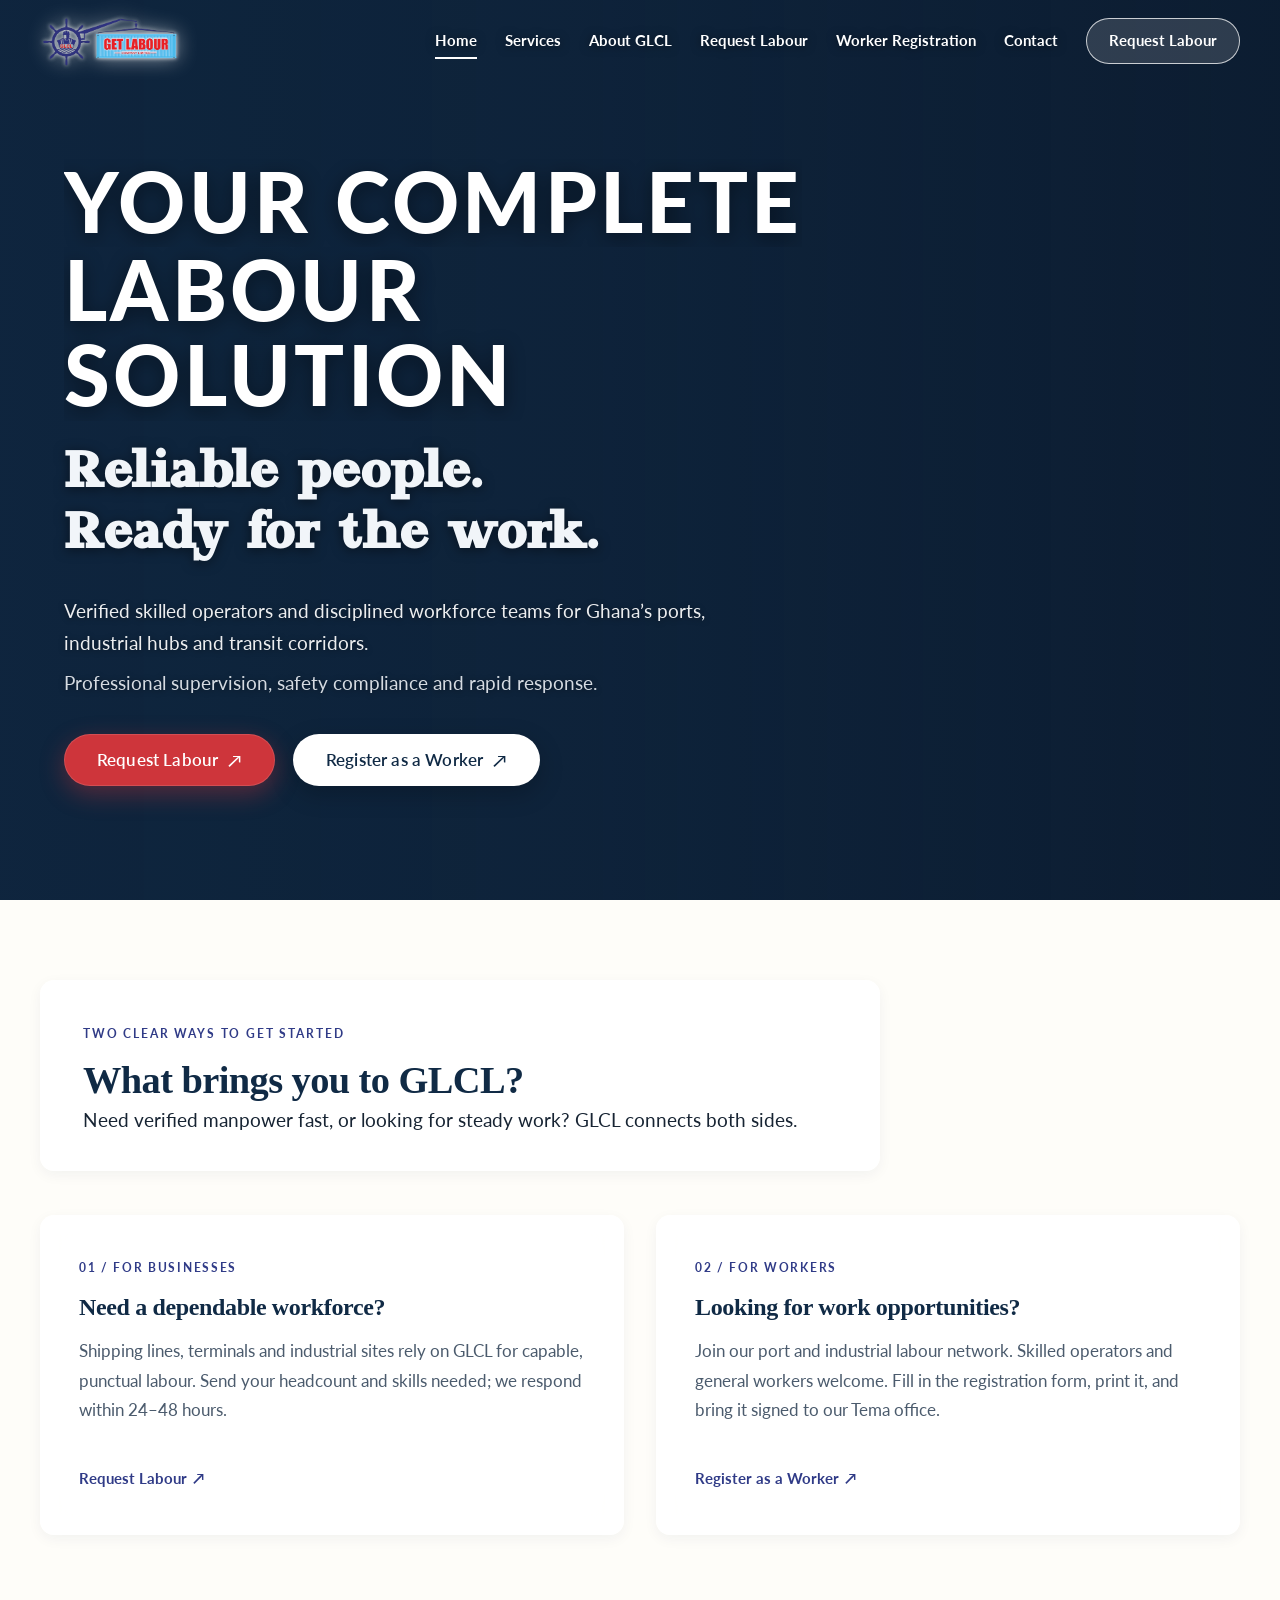
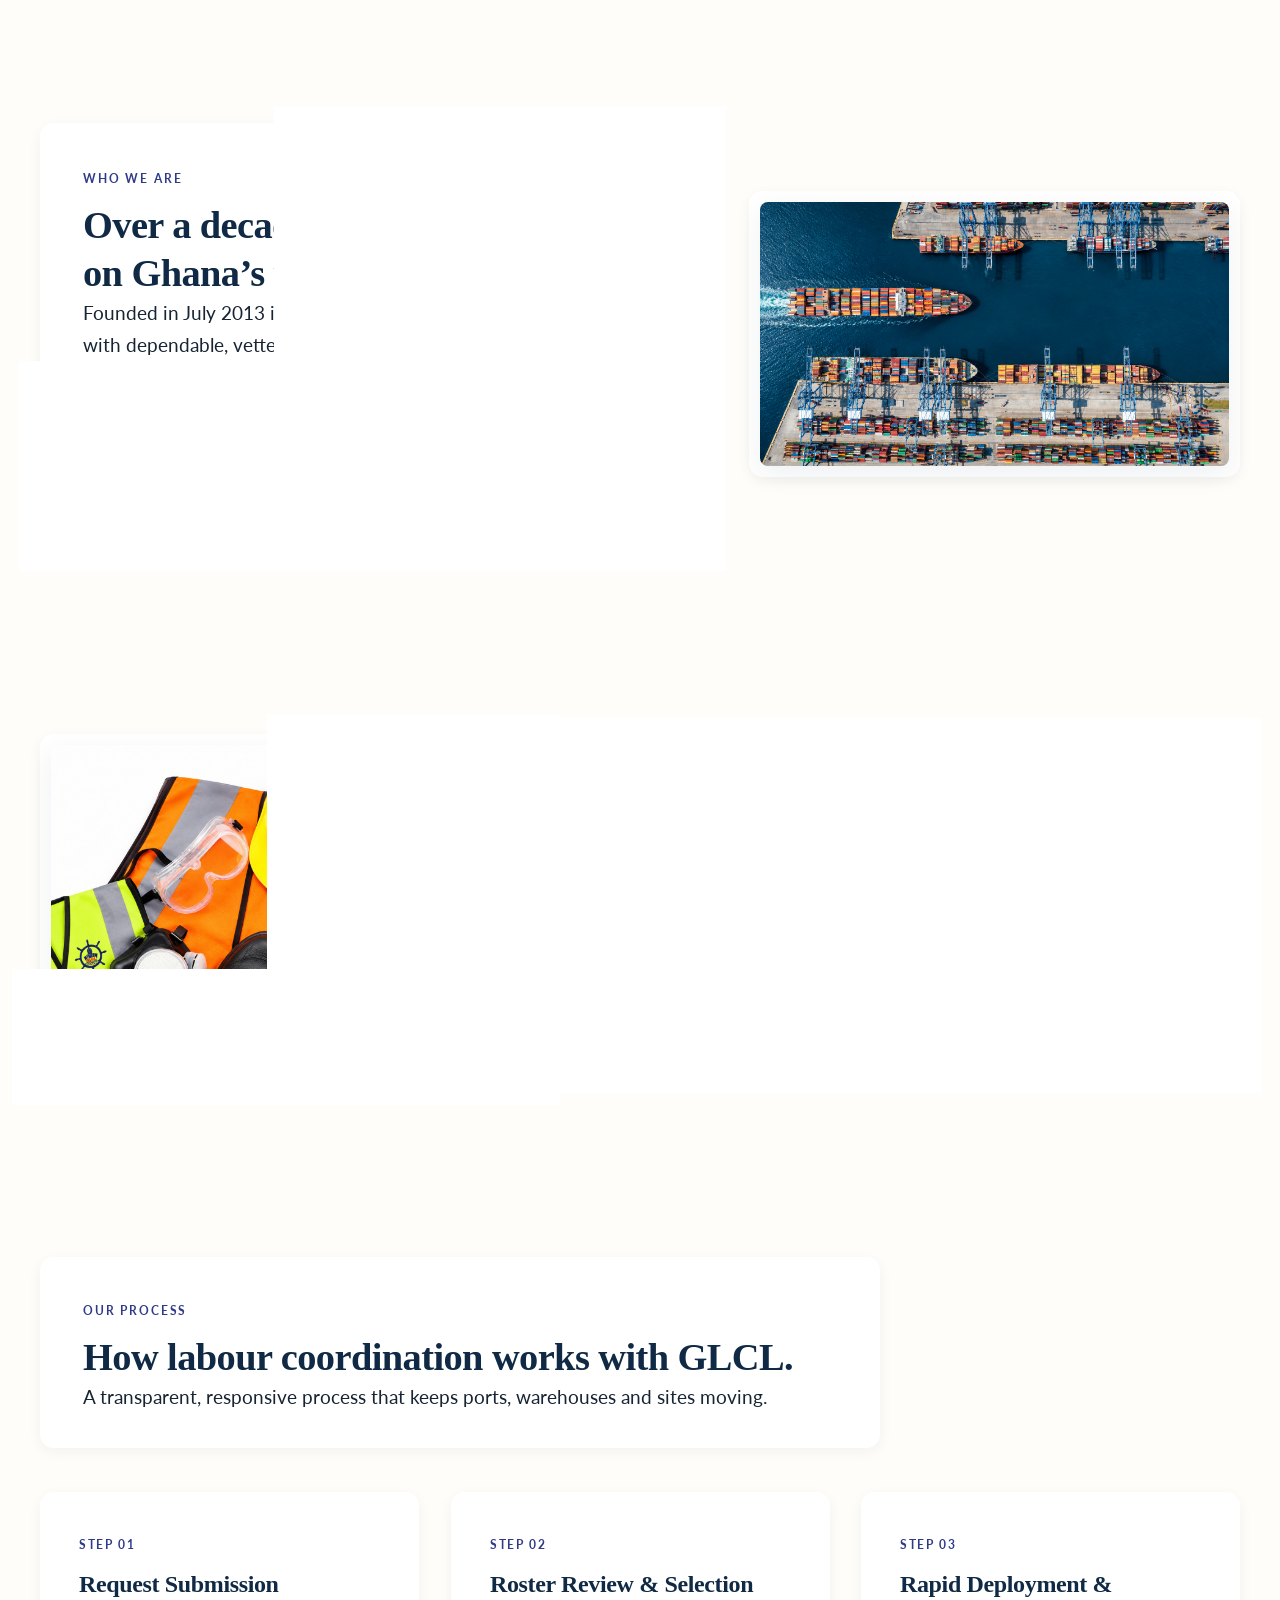
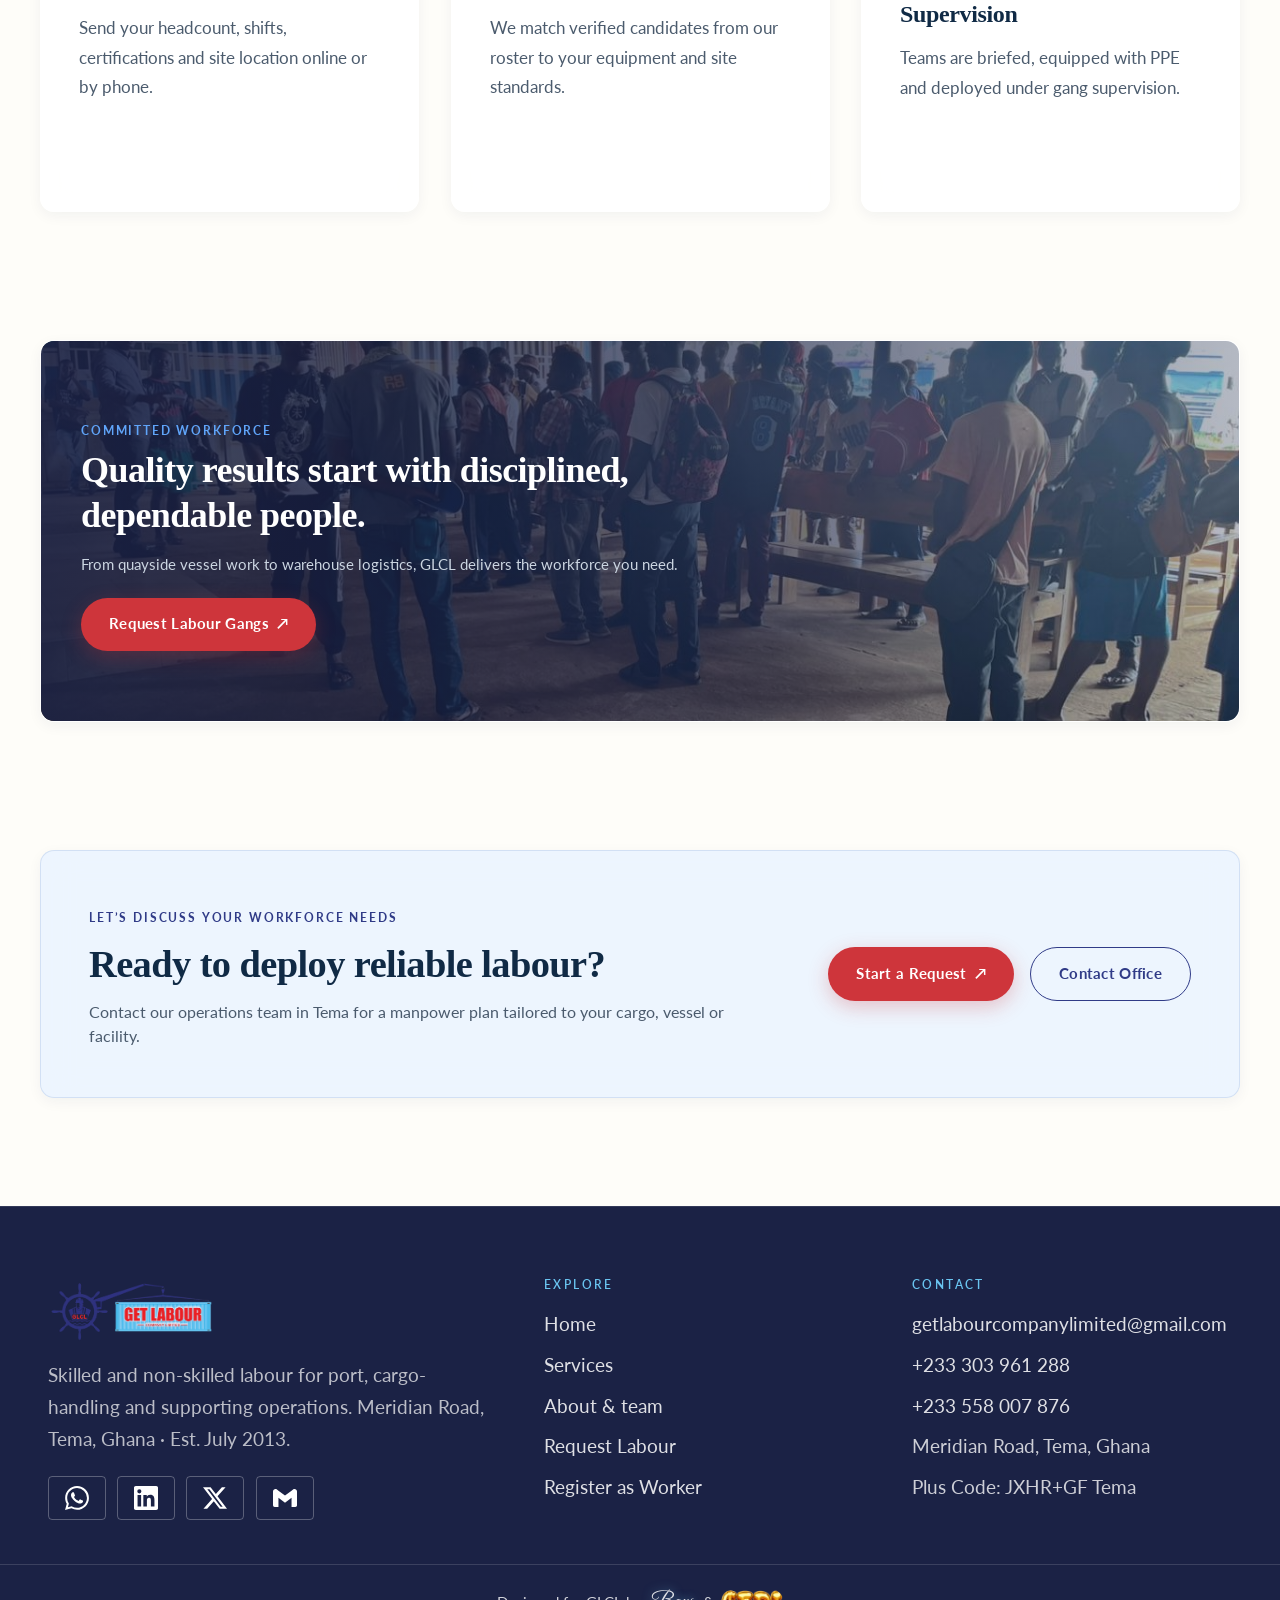
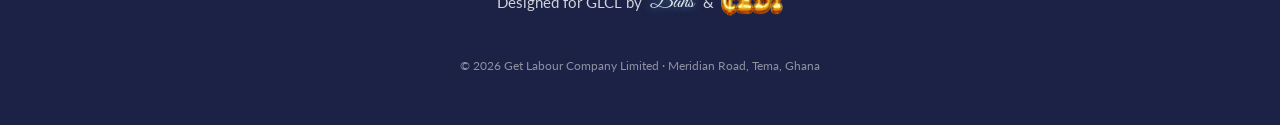
==== index.html @ 1f4e3c2e "update" ====
<!doctype html>
<html lang="en">
<head>
  <meta charset="utf-8">
  <meta name="viewport" content="width=device-width, initial-scale=1">
  <meta name="theme-color" content="#1B2245">
  <meta name="description" content="Get Labour Company Limited (GLCL) supplies skilled equipment operators and disciplined general labour gangs for port terminals, cargo handling, and industrial operations in Tema, Ghana. Est. July 2013.">
  <meta property="og:title" content="Get Labour Company Limited | Your Complete Labour Solution">
  <meta property="og:description" content="Connecting businesses across Ghana’s port terminals, industrial hubs, and transit corridors with verified workforce teams.">
  <meta property="og:image" content="assets/GLCL%20official%20logo%20transparent.png">
  <title>Get Labour Company Limited | Your Complete Labour Solution</title>
  <link rel="preload" as="image" href="assets/hero/hero-1.jpg">
  <link rel="icon" type="image/png" href="assets/GLCL%20favicon.png">
  
  <!-- Google Fonts: Libre Baskerville (Headings) + Lato (Body) + Great Vibes (Credit) -->
  <link rel="preconnect" href="https://fonts.googleapis.com">
  <link rel="preconnect" href="https://fonts.gstatic.com" crossorigin>
  <link href="https://fonts.googleapis.com/css2?family=Great+Vibes&family=Lato:ital,wght@0,300;0,400;0,700;0,900;1,400;1,700&family=Plus+Jakarta+Sans:ital,wght@0,400;0,500;0,600;0,700;1,400;1,600&display=swap" rel="stylesheet">
  
  <link rel="preload" as="image" href="assets/glcl-loader-logo.svg" type="image/svg+xml" fetchpriority="high">
  <link rel="preload" as="image" href="assets/glcl-loader-bg.svg" type="image/svg+xml">
  <link rel="stylesheet" href="assets/live-scoped.css">
  <link rel="stylesheet" href="styles.css">
  
</head>
<body class="home-page">

  <!-- ===== GLCL home-page loader: the compass animation plays ONCE (6 s), ends on the finished logo,
         then the loader dissolves and the page content reveals itself ===== -->
  <div id="glcl-loader" role="status" aria-live="polite" aria-label="Loading Get Labour Company Limited">
    <img class="glcl-layer glcl-bg" src="assets/glcl-loader-bg.svg" alt="" aria-hidden="true" decoding="async"
         onload="window.__glclBg=1;window.__glclGo&&__glclGo()" onerror="window.__glclBg=1;window.__glclGo&&__glclGo()">
    <img id="glcl-loader-logo" class="glcl-layer glcl-logo" data-src="assets/glcl-loader-logo.svg" alt="" decoding="async"
         onload="window.__glclLogo='load';window.__glclStart&&__glclStart()" onerror="window.__glclLogo='error';window.__glclHide&&__glclHide()">
  </div>
  <noscript><style>#glcl-loader{display:none!important}html.glcl-loading{overflow:auto!important}</style></noscript>
  <script>
  (function () {
    var root = document.documentElement, el = document.getElementById('glcl-loader'),
        bg = el && el.querySelector('.glcl-bg'), logo = document.getElementById('glcl-loader-logo');
    if (!el || !bg || !logo) return;
    var PLAY = 6200;                 /* 6 s animation + a short beat on the finished logo, then reveal */
    var done = false, started = false, logoSet = false;
    root.classList.add('glcl-loading');            /* locks scrolling and holds the page's own entrance animations */

    function hide() {
      if (done) return; done = true;
      el.classList.add('is-hidden');               /* loader dissolves ... */
      root.classList.remove('glcl-loading');      /* ... and the page content reveals itself at the same moment */
      window.__glclDone = true;
      try { window.dispatchEvent(new Event('glcl:loader-done')); } catch (e) {}
      setTimeout(function () { if (el.parentNode) el.parentNode.removeChild(el); }, 1400);
    }
    function loadLogo() {                          /* the logo's own clock starts when it loads, so load it last */
      if (logoSet) return; logoSet = true;
      logo.src = logo.getAttribute('data-src');
    }
    function start() {
      if (started || done) return; started = true;
      el.classList.add('is-playing');              /* fades the doodle wallpaper in, in sync with the logo */
      setTimeout(hide, PLAY);
    }
    window.__glclGo = loadLogo; window.__glclStart = start; window.__glclHide = hide;
    if (window.__glclBg || bg.complete) loadLogo();
    setTimeout(loadLogo, 3500);                    /* slow network: do not wait for the wallpaper forever */
    if (window.__glclLogo === 'error') hide(); else if (window.__glclLogo === 'load') start();
    setTimeout(hide, 14000);                       /* safety net: never trap the visitor */
  })();
  </script>

  <!-- Main Content Container -->
  <div id="main-content">
    
    <!-- Sticky Global Header (Frosted Liquid Glassmorphism) -->
    <header class="site-header">
      <div class="wrap nav-wrap">
        <a class="brand" href="index.html" aria-label="GLCL Home">
          <img src="assets/GLCL%20official%20logo%20transparent.png" alt="Get Labour Company Limited">
        </a>
        <button class="menu-toggle" aria-expanded="false" aria-controls="primary-nav">Menu ☰</button>
        <nav id="primary-nav" class="nav">
          <a class="active" href="index.html">Home</a>
          <a href="services.html">Services</a>
          <a href="about.html">About GLCL</a>
          <a href="request-labour.html">Request Labour</a>
          <a href="register-worker.html">Worker Registration</a>
          <a href="contact.html">Contact</a>
          <a class="nav-cta" href="request-labour.html">Request Labour</a>
        </nav>
      </div>
    </header>

    <main id="main">
      
      <!-- Cinematic Industrial Hero Section (GLCL Master Redesign) -->
      <section class="hero-cinematic-section" aria-label="Hero - Get Labour Company Limited">

        <!-- ════════════════════════════════════════════════════
             INFINITE MORPHING BACKGROUND SLIDESHOW (5 images)
             Each slide cross-fades into the next via CSS animation
             with a subtle Ken Burns zoom. Never static.
        ════════════════════════════════════════════════════ -->
        <div class="hero-morph-bg" aria-hidden="true">
          <div class="hero-morph-slide slide-1" style="background-image: url('assets/hero/hero-1.jpg'); background-position: center 55%;"></div>
          <div class="hero-morph-slide slide-2" style="background-image: url('assets/hero/hero-2.jpg');"></div>
          <div class="hero-morph-slide slide-3" style="background-image: url('assets/hero/hero-3.jpg');"></div>
          <div class="hero-morph-slide slide-4" style="background-image: url('assets/hero/hero-4.jpg');"></div>
          <div class="hero-morph-slide slide-5" style="background-image: url('assets/hero/hero-5.jpg'); background-position: center 55%;"></div>
          <div class="hero-cinematic-overlay"></div>
        </div>

        <!-- Hero Content Layer -->
        <div class="wrap hero-content-container">
          <div class="hero-editorial-content">
            
            <!-- Main Headline -->
            <h1 class="hero-cinematic-headline">
              <span class="hero-line-mask"><span class="hero-line-inner hero-line-1">YOUR COMPLETE</span></span>
              <span class="hero-line-mask"><span class="hero-line-inner hero-line-2">LABOUR SOLUTION</span></span>
            </h1>

            <!-- Supporting Statement -->
            <p class="hero-supporting-statement">
              Reliable people.<br>Ready for the work.
            </p>

            <!-- Descriptive Paragraph -->
            <div class="hero-descriptive-body">
              <p>Verified skilled operators and disciplined workforce teams for Ghana’s ports, industrial hubs and transit corridors.</p>
              <p class="hero-descriptive-sub">Professional supervision, safety compliance and rapid response.</p>
            </div>

            <!-- Action CTAs -->
            <div class="hero-cta-group">
              <a class="hero-btn hero-btn-primary" href="request-labour.html">
                <span>Request Labour</span>
                <span class="btn-arrow" aria-hidden="true">↗</span>
              </a>
              <a class="hero-btn hero-btn-secondary" href="register-worker.html">
                <span>Register as a Worker</span>
                <span class="btn-arrow" aria-hidden="true">↗</span>
              </a>
            </div>
          </div>
        </div>
      </section>

      <!-- Two Clear Starting Paths (Clean Frosted Glass Cards) -->
      <section class="section audience-section">
        <div class="wrap">
          <div class="section-intro card-white-glass reveal-up">
            <p class="eyebrow">TWO CLEAR WAYS TO GET STARTED</p>
            <h2>What brings you to GLCL?</h2>
            <p>Need verified manpower fast, or looking for steady work? GLCL connects both sides.</p>
          </div>

          <div class="audience-grid" style="margin-top: 28px;">
            <article class="audience-card glass-card card-ice-glass reveal-up delay-1">
              <div>
                <div class="card-index">01 / FOR BUSINESSES</div>
                <h3>Need a dependable workforce?</h3>
                <p>Shipping lines, terminals and industrial sites rely on GLCL for capable, punctual labour. Send your headcount and skills needed; we respond within 24–48 hours.</p>
              </div>
              <a class="text-arrow-link" href="request-labour.html" style="margin-top: 24px;">Request Labour <span>↗</span></a>
            </article>

            <article class="audience-card glass-card card-cream-glass reveal-up delay-2">
              <div>
                <div class="card-index">02 / FOR WORKERS</div>
                <h3>Looking for work opportunities?</h3>
                <p>Join our port and industrial labour network. Skilled operators and general workers welcome. Fill in the registration form, print it, and bring it signed to our Tema office.</p>
              </div>
              <a class="text-arrow-link" href="register-worker.html" style="margin-top: 24px;">Register as a Worker <span>↗</span></a>
            </article>
          </div>
        </div>
      </section>

      <!-- Detailed Overview Feature (Asymmetrical Two-Column Layout) -->
      <section class="section section-tinted">
        <div class="wrap">
          <div class="two-col reveal-up">
            <div class="two-col-text glass-card card-white-glass">
              <p class="eyebrow">WHO WE ARE</p>
              <h2>Over a decade of trusted manpower on Ghana’s waterfront.</h2>
              <p>Founded in July 2013 in Tema, GLCL connects maritime businesses with dependable, vetted workers. Led by decades of port experience, we serve terminals, shipping agencies and depots across Greater Accra and beyond.</p>
              <div style="margin-top: 24px;">
                <a class="btn btn-outline-dark" href="about.html">Read Our Story &amp; Leadership <span>↗</span></a>
              </div>
            </div>
            <div class="two-col-media glass-card reveal-up delay-1" style="padding: 10px;">
              <img src="assets/Homepage%20hero%201.png" alt="Heavy equipment and port logistics operations managed by GLCL" style="border-radius: 8px;">
            </div>
          </div>
        </div>
      </section>

      <!-- Service Categories Overview -->
      <section class="section">
        <div class="wrap">
          <div class="two-col reverse reveal-up">
            <div class="two-col-media glass-card" style="padding: 10px;">
              <img src="assets/GLCL%20safety%20wear%20or%20gadgets.jpeg" alt="Safety gear and certified personal protective equipment used by GLCL staff" style="border-radius: 8px;">
            </div>
            <div class="two-col-text glass-card card-ice-glass">
              <p class="eyebrow">SAFETY &amp; READINESS</p>
              <h3 style="margin-bottom: 12px; color: var(--navy); font-size: 22px;">Task-Specific Readiness &amp; Safety Compliance</h3>
              <p>Safety comes first. We supply certified equipment operators and foremen, plus disciplined general, ashore, topside and transit labourers, all working to safety standards with full PPE.</p>
              <div style="margin-top: 24px;">
                <a class="btn btn-primary" href="services.html">Explore All Labour Services <span>↗</span></a>
              </div>
            </div>
          </div>
        </div>
      </section>

      <!-- Operational Workflow Section -->
      <section class="section section-tinted">
        <div class="wrap">
          <div class="section-intro card-white-glass reveal-up">
            <p class="eyebrow">OUR PROCESS</p>
            <h2>How labour coordination works with GLCL.</h2>
            <p>A transparent, responsive process that keeps ports, warehouses and sites moving.</p>
          </div>

          <div class="audience-grid" style="grid-template-columns: repeat(auto-fit, minmax(280px, 1fr)); margin-top: 28px;">
            <article class="audience-card glass-card card-ice-glass reveal-up delay-1">
              <div>
                <div class="card-index">STEP 01</div>
                <h3>Request Submission</h3>
                <p>Send your headcount, shifts, certifications and site location online or by phone.</p>
              </div>
            </article>

            <article class="audience-card glass-card card-white-glass reveal-up delay-2">
              <div>
                <div class="card-index">STEP 02</div>
                <h3>Roster Review &amp; Selection</h3>
                <p>We match verified candidates from our roster to your equipment and site standards.</p>
              </div>
            </article>

            <article class="audience-card glass-card card-cream-glass reveal-up delay-3">
              <div>
                <div class="card-index">STEP 03</div>
                <h3>Rapid Deployment &amp; Supervision</h3>
                <p>Teams are briefed, equipped with PPE and deployed under gang supervision.</p>
              </div>
            </article>
          </div>
        </div>
      </section>

      <!-- Visual Feature Image Band with Glass Overlay Card -->
      <section class="section" style="padding: 20px 0;">
        <div class="wrap">
          <div class="glass-card" style="position: relative; overflow: hidden; padding: 0; border-radius: 14px;">
            <img src="assets/GLCL%20Labourers.jpeg" alt="GLCL Labourers on Site" style="width: 100%; height: 380px; object-fit: cover;">
            <div style="position: absolute; inset: 0; background: linear-gradient(90deg, rgba(27, 34, 69, 0.92) 0%, rgba(27, 34, 69, 0.65) 60%, rgba(27, 34, 69, 0.3) 100%); display: flex; align-items: center; padding: 40px;">
              <div style="max-width: 600px; color: #FFFFFF;">
                <p class="eyebrow" style="color: #60A5FA; margin-bottom: 8px;">COMMITTED WORKFORCE</p>
                <h2 style="color: #FFFFFF; font-size: clamp(24px, 3.2vw, 36px); margin-bottom: 14px; font-family: var(--serif);">
                  Quality results start with disciplined, dependable people.
                </h2>
                <p style="color: #CBD5E1; font-size: 15px; line-height: 1.6; margin-bottom: 22px;">From quayside vessel work to warehouse logistics, GLCL delivers the workforce you need.</p>
                <a class="btn btn-primary" href="request-labour.html">Request Labour Gangs <span>↗</span></a>
              </div>
            </div>
          </div>
        </div>
      </section>

      <!-- Bottom Call to Action Card -->
      <section class="section">
        <div class="wrap">
          <div class="glass-card card-ice-glass reveal-up" style="display: flex; align-items: center; justify-content: space-between; flex-wrap: wrap; gap: 32px; padding: 48px;">
            <div style="max-width: 640px;">
              <p class="eyebrow">LET’S DISCUSS YOUR WORKFORCE NEEDS</p>
              <h2 style="margin-bottom: 12px;">Ready to deploy reliable labour?</h2>
              <p style="color: var(--muted); margin: 0; font-size: 15.5px; line-height: 1.6;">Contact our operations team in Tema for a manpower plan tailored to your cargo, vessel or facility.</p>
            </div>
            <div style="display: flex; gap: 16px; flex-wrap: wrap;">
              <a class="btn btn-primary" href="request-labour.html">Start a Request <span>↗</span></a>
              <a class="btn btn-outline-dark" href="contact.html">Contact Office</a>
            </div>
          </div>
        </div>
      </section>
    </main>

<div class="lv lv-footer">
  <footer class="site-footer">
    <div class="container footer-grid">
      <div class="footer-brand">
        <img src="assets/GLCL%20official%20logo%20transparent.png" alt="Get Labour Company Limited" width="825" height="302" loading="lazy">
        <p>Skilled and non-skilled labour for port, cargo-handling and supporting operations. Meridian Road, Tema, Ghana · Est. July 2013.</p>
        <div class="social-row">
          <a class="social-link" href="https://wa.me/233303961288" target="_blank" rel="noopener noreferrer" aria-label="Chat with GLCL on WhatsApp"><svg viewBox="0 0 24 24" fill="#FFFFFF" aria-hidden="true"><path d="M17.47 14.38c-.3-.15-1.76-.87-2.03-.97-.27-.1-.47-.15-.67.15-.2.3-.77.97-.94 1.17-.17.2-.35.22-.65.07-.3-.15-1.26-.46-2.4-1.48-.89-.79-1.49-1.77-1.66-2.07-.17-.3-.02-.46.13-.61.13-.13.3-.35.45-.52.15-.17.2-.3.3-.5.1-.2.05-.37-.02-.52-.08-.15-.67-1.62-.92-2.22-.24-.58-.49-.5-.67-.51h-.57c-.2 0-.52.07-.79.37-.27.3-1.04 1.02-1.04 2.48 0 1.46 1.07 2.88 1.21 3.07.15.2 2.1 3.2 5.08 4.49.71.31 1.27.49 1.7.63.71.23 1.36.2 1.87.12.57-.09 1.76-.72 2.01-1.41.25-.7.25-1.29.17-1.41-.07-.13-.27-.2-.57-.35M12.05 21.79h-.01a9.87 9.87 0 0 1-5.03-1.38l-.36-.21-3.74.98 1-3.65-.24-.37a9.86 9.86 0 0 1-1.51-5.26c0-5.45 4.44-9.88 9.89-9.88a9.82 9.82 0 0 1 6.99 2.9 9.82 9.82 0 0 1 2.89 6.99c0 5.45-4.44 9.88-9.88 9.88m8.41-18.3A11.81 11.81 0 0 0 12.05 0C5.5 0 .16 5.34.16 11.89c0 2.1.55 4.14 1.59 5.95L.06 24l6.3-1.65a11.88 11.88 0 0 0 5.68 1.45h.01c6.55 0 11.89-5.34 11.89-11.89 0-3.18-1.24-6.16-3.48-8.41"/></svg><span class="sr-only-text">WhatsApp</span></a>
          <a class="social-link" href="https://www.linkedin.com/in/getlabour-2025i" target="_blank" rel="noopener noreferrer" aria-label="GLCL on LinkedIn"><svg viewBox="0 0 24 24" fill="#FFFFFF" aria-hidden="true"><path d="M20.45 20.45h-3.56v-5.57c0-1.33-.02-3.04-1.85-3.04-1.85 0-2.14 1.45-2.14 2.94v5.67H9.35V9h3.41v1.56h.05c.48-.9 1.64-1.85 3.37-1.85 3.6 0 4.27 2.37 4.27 5.46v6.28zM5.34 7.43a2.06 2.06 0 1 1 0-4.13 2.06 2.06 0 0 1 0 4.13zM7.12 20.45H3.56V9h3.56v11.45zM22.22 0H1.77C.79 0 0 .77 0 1.73v20.54C0 23.23.79 24 1.77 24h20.45c.98 0 1.78-.77 1.78-1.73V1.73C24 .77 23.2 0 22.22 0z"/></svg><span class="sr-only-text">LinkedIn</span></a>
          <a class="social-link" href="https://x.com/glcl62025" target="_blank" rel="noopener noreferrer" aria-label="GLCL on X"><svg viewBox="0 0 24 24" fill="#FFFFFF" aria-hidden="true"><path d="M18.9 1.15h3.68l-8.04 9.19L24 22.85h-7.41l-5.8-7.58-6.64 7.58H.47l8.6-9.83L0 1.15h7.59l5.24 6.93 6.07-6.93zm-1.29 19.5h2.04L6.48 3.24H4.3l13.31 17.41z"/></svg><span class="sr-only-text">X</span></a>
          <a class="social-link" href="mailto:getlabourcompanylimited@gmail.com" aria-label="Email GLCL"><svg viewBox="0 0 24 24" fill="#FFFFFF" aria-hidden="true"><path d="M24 5.457v13.909c0 .904-.732 1.636-1.636 1.636h-3.819V11.73L12 16.64l-6.545-4.91v9.269H1.636A1.636 1.636 0 0 1 0 19.366V5.457c0-2.023 2.309-3.178 3.927-1.964L5.455 4.64 12 9.548l6.545-4.91 1.528-1.145C21.69 2.28 24 3.434 24 5.457z"/></svg><span class="sr-only-text">Email</span></a>
        </div>
      </div>
      <div>
        <h3>Explore</h3>
        <ul class="footer-list">
          <li><a href="index.html">Home</a></li>
          <li><a href="services.html">Services</a></li>
          <li><a href="about.html">About &amp; team</a></li>
          <li><a href="request-labour.html">Request Labour</a></li>
          <li><a href="register-worker.html">Register as Worker</a></li>
        </ul>
      </div>
      <div>
        <h3>Contact</h3>
        <ul class="footer-list">
          <li><a href="mailto:getlabourcompanylimited@gmail.com">getlabourcompanylimited@gmail.com</a></li>
          <li><a href="tel:+233303961288">+233 303 961 288</a></li>
          <li><a href="tel:+233558007876">+233 558 007 876</a></li>
          <li>Meridian Road, Tema, Ghana</li>
          <li>Plus Code: JXHR+GF Tema</li>
        </ul>
      </div>
    </div>
    <div class="footer-credit">
      <p class="footer-credit__line">
        <span>Designed for GLCL by</span>
        <a class="bans" href="https://wa.me/233244704066?text=Hi%20Bans%20%F0%9F%91%8B%F0%9F%8F%BC%20%2C%20I%20need%20you%20to%20build%20a%20website%20for%20me." target="_blank" rel="noopener noreferrer" aria-label="Message Bans on WhatsApp">Bans</a>
        <span aria-hidden="true">&amp;</span>
        <a class="cedi-link" href="https://wa.me/233246905188?text=Hi%20%E2%82%B5edi%20%F0%9F%91%8B%F0%9F%8F%BC%20%2C%20I%20need%20you%20to%20build%20a%20website%20for%20me." target="_blank" rel="noopener noreferrer" aria-label="Message Cedi on WhatsApp">
          <img src="assets/cedi-credit.png" alt="Cedi" width="288" height="116" loading="lazy">
        </a>
      </p>
      <p class="footer-legal">© <span data-year>2026</span> Get Labour Company Limited · Meridian Road, Tema, Ghana</p>
    </div>
  </footer>
  </div>
  </div>

  <script src="script.js"></script>
  <!-- Functional Back to Top Button (Fixed to bottom-right) -->
  <button type="button" id="back-to-top" class="back-to-top" aria-label="Back to top">
    <svg viewBox="0 0 24 24" aria-hidden="true" fill="none" stroke="currentColor" stroke-width="2.4" stroke-linecap="round" stroke-linejoin="round">
      <path d="M12 19V5"/>
      <path d="m5 12 7-7 7 7"/>
    </svg>
  </button>

</body>
</html>
---- assets/live-scoped.css ----
.lv{
  --ink: #1b2145;
  --ink-soft: #3a4166;
  --muted: #5b6280;
  --brand: #2f337d;
  --brand-deep: #232a63;
  --sky: #6ac5f1;
  --sky-deep: #2f9ed6;
  --red: #ed1e24;
  --paper: #fefdf9;
  --paper-cool: #f5f7fb;
  --mist: #c7cfe0;
  --line: #d9ddea;
  --line-strong: #b9c0d4;
  --white: #ffffff;

  --font-display: "Instrument Serif", "Times New Roman", serif;
  --font-text: "IBM Plex Sans", "Segoe UI", system-ui, sans-serif;
  --font-script: "Great Vibes", "Segoe Script", cursive;

  --container: 74rem;
  --gutter: clamp(1.15rem, 4vw, 2.75rem);
  --radius: 4px;
  --shadow-sm: 0 1px 2px rgba(27, 33, 69, 0.06), 0 6px 18px rgba(27, 33, 69, 0.06);
  --shadow-md: 0 2px 6px rgba(27, 33, 69, 0.08), 0 18px 42px rgba(27, 33, 69, 0.12);
  --ease: cubic-bezier(0.22, 0.61, 0.36, 1);
}
.lv *, .lv *::before, .lv *::after{ box-sizing: border-box; }
.lv{ -webkit-text-size-adjust: 100%; scroll-behavior: smooth; }
.lv{
  margin: 0;
  font-family: var(--font-text);
  font-size: 1.0208rem;
  line-height: 1.65;
  color: var(--ink);
  background: var(--paper);
  -webkit-font-smoothing: antialiased;
  text-rendering: optimizeLegibility;
}
.lv img, .lv svg, .lv video{ max-width: 100%; height: auto; display: block; }
.lv [hidden]{ display: none !important; }
.lv h1, .lv h2, .lv h3, .lv h4{
  font-family: var(--font-display);
  font-weight: 400;
  line-height: 1.08;
  letter-spacing: -0.01em;
  color: var(--ink);
  margin: 0 0 0.5em;
}
.lv h1{ font-size: clamp(2.6rem, 6vw, 4.5rem); }
.lv h2{ font-size: clamp(2rem, 4vw, 3rem); }
.lv h3{ font-size: clamp(1.35rem, 2.2vw, 1.75rem); }
.lv h4{ font-size: 1.15rem; font-family: var(--font-text); font-weight: 600; letter-spacing: 0; }
.lv p{ margin: 0 0 1.1em; }
.lv p:last-child{ margin-bottom: 0; }
.lv a{ color: var(--brand); text-decoration-thickness: 1px; text-underline-offset: 0.18em; }
.lv a:hover{ color: var(--brand-deep); }
.lv :focus-visible{
  outline: 3px solid var(--sky-deep);
  outline-offset: 3px;
  border-radius: 2px;
}
.lv ::selection{ background: var(--sky); color: var(--ink); }
.lv .container{
  width: min(100% - var(--gutter) * 2, var(--container));
  margin-inline: auto;
}
.lv .visually-hidden{
  position: absolute !important;
  width: 1px; height: 1px;
  padding: 0; margin: -1px;
  overflow: hidden; clip: rect(0 0 0 0); clip-path: inset(50%);
  white-space: nowrap; border: 0;
}
.lv .skip-link{
  position: absolute;
  left: 0.75rem;
  top: -4rem;
  z-index: 200;
  background: var(--brand);
  color: var(--white);
  padding: 0.6rem 1.1rem;
  border-radius: var(--radius);
  font-weight: 600;
  text-decoration: none;
  transition: top 0.2s var(--ease);
}
.lv .skip-link:focus{ top: 0.75rem; color: var(--white); }
.lv .loader{
  position: fixed;
  inset: 0;
  z-index: 300;
  display: none;
  place-items: center;
  background: var(--paper);
  transition: opacity 0.5s var(--ease), visibility 0.5s;
}
.lv html.show-loader .loader{ display: grid; }
.lv .loader[hidden]{ display: none !important; }
.lv .loader.is-hiding{ opacity: 0; visibility: hidden; pointer-events: none; }
.lv .loader img{ width: 100%; height: 100%; object-fit: cover; }
.lv .btn{
  display: inline-flex;
  align-items: center;
  justify-content: center;
  gap: 0.55rem;
  padding: 0.85rem 1.6rem;
  border: 1px solid transparent;
  border-radius: var(--radius);
  font: 600 0.95rem/1.2 var(--font-text);
  letter-spacing: 0.01em;
  text-decoration: none;
  cursor: pointer;
  transition: transform 0.18s var(--ease), background-color 0.18s var(--ease),
    color 0.18s var(--ease), border-color 0.18s var(--ease), box-shadow 0.18s var(--ease);
}
.lv .btn:hover{ transform: translateY(-1px); }
.lv .btn:active{ transform: translateY(0); }
.lv .btn[disabled], .lv .btn[aria-disabled="true"]{ opacity: 0.55; cursor: not-allowed; transform: none; }
.lv .btn--primary{ background: var(--brand); color: var(--white); box-shadow: var(--shadow-sm); }
.lv .btn--primary:hover{ background: var(--brand-deep); color: var(--white); }
.lv .btn--accent{ background: var(--red); color: var(--white); box-shadow: var(--shadow-sm); }
.lv .btn--accent:hover{ background: #c8161c; color: var(--white); }
.lv .btn--ghost{
  background: transparent;
  color: var(--ink);
  border-color: var(--line-strong);
}
.lv .btn--ghost:hover{ background: var(--white); color: var(--ink); border-color: var(--brand); }
.lv .btn--on-dark{ border-color: rgba(255, 255, 255, 0.55); color: var(--white); background: rgba(255, 255, 255, 0.06); }
.lv .btn--on-dark:hover{ background: var(--white); color: var(--ink); border-color: var(--white); }
.lv .btn--block{ width: 100%; }
.lv .btn__spinner{
  width: 1em; height: 1em;
  border: 2px solid currentColor;
  border-top-color: transparent;
  border-radius: 50%;
  animation: spin 0.7s linear infinite;
}
@keyframes spin{ to { transform: rotate(360deg); } }
.lv .site-header{
  position: sticky;
  top: 0;
  z-index: 100;
  background: rgba(254, 253, 249, 0.94);
  backdrop-filter: blur(8px);
  border-bottom: 1px solid var(--line);
  transition: box-shadow 0.25s var(--ease);
}
.lv .site-header.is-stuck{ box-shadow: var(--shadow-sm); }
.lv .site-header__inner{
  display: flex;
  align-items: center;
  gap: 1.5rem;
  min-height: 4.75rem;
}
.lv .brand{
  display: inline-flex;
  align-items: center;
  gap: 0.7rem;
  text-decoration: none;
  flex-shrink: 0;
}
.lv .brand img{ width: 138px; height: auto; }
.lv .brand__slogan{
  display: none;
  font-size: 0.68rem;
  letter-spacing: 0.14em;
  text-transform: uppercase;
  color: var(--muted);
}
.lv .site-nav{
  margin-left: auto;
  display: flex;
  align-items: center;
  gap: 0.5rem;
}
.lv .site-nav__list{
  display: flex;
  align-items: center;
  gap: 1.6rem;
  list-style: none;
  margin: 0;
  padding: 0;
}
.lv .site-nav__link{
  font-size: 0.93rem;
  font-weight: 500;
  color: var(--ink-soft);
  text-decoration: none;
  padding: 0.35rem 0;
  border-bottom: 2px solid transparent;
  transition: color 0.15s var(--ease), border-color 0.15s var(--ease);
}
.lv .site-nav__link:hover{ color: var(--ink); }
.lv .site-nav__link[aria-current="page"]{
  color: var(--brand);
  border-bottom-color: var(--sky);
  font-weight: 600;
}
.lv .nav-cta{
  display: flex;
  align-items: center;
  gap: 0.6rem;
  margin-left: 1.35rem;
  padding-left: 1.35rem;
  border-left: 1px solid var(--line);
}
.lv .nav-cta .btn{ padding: 0.62rem 1.05rem; font-size: 0.86rem; }
.lv .nav-toggle{
  display: none;
  margin-left: auto;
  width: 2.85rem;
  height: 2.85rem;
  padding: 0;
  border: 1px solid var(--line-strong);
  border-radius: var(--radius);
  background: var(--white);
  cursor: pointer;
}
.lv .nav-toggle__bars, .lv .nav-toggle__bars::before, .lv .nav-toggle__bars::after{
  display: block;
  width: 1.2rem;
  height: 2px;
  margin-inline: auto;
  background: var(--ink);
  content: "";
  transition: transform 0.25s var(--ease), opacity 0.2s var(--ease);
}
.lv .nav-toggle__bars{ position: relative; }
.lv .nav-toggle__bars::before{ position: absolute; top: -6px; }
.lv .nav-toggle__bars::after{ position: absolute; top: 6px; }
.lv .nav-toggle[aria-expanded="true"] .nav-toggle__bars{ background: transparent; }
.lv .nav-toggle[aria-expanded="true"] .nav-toggle__bars::before{ transform: translateY(6px) rotate(45deg); }
.lv .nav-toggle[aria-expanded="true"] .nav-toggle__bars::after{ transform: translateY(-6px) rotate(-45deg); }
.lv .hero{
  position: relative;
  isolation: isolate;
  color: var(--white);
  background: var(--ink);
  overflow: hidden;
}
.lv .hero__media{
  position: absolute;
  inset: 0;
  z-index: -2;
}
.lv .hero__media img{
  width: 100%;
  height: 100%;
  object-fit: cover;
  object-position: center 42%;
}
.lv .hero::before{
  content: "";
  position: absolute;
  inset: 0;
  z-index: -1;
  background:
    linear-gradient(100deg, rgba(20, 25, 60, 0.88) 0%, rgba(20, 25, 60, 0.66) 46%, rgba(20, 25, 60, 0.28) 100%),
    linear-gradient(to top, rgba(20, 25, 60, 0.55), transparent 45%);
}
.lv .hero__inner{
  display: grid;
  gap: 1.6rem;
  padding: clamp(4.5rem, 11vw, 8.5rem) 0 clamp(3.75rem, 8vw, 6.5rem);
  max-width: 46rem;
}
.lv .hero__eyebrow{
  display: inline-flex;
  align-items: center;
  gap: 0.6rem;
  font-size: 0.76rem;
  font-weight: 600;
  letter-spacing: 0.2em;
  text-transform: uppercase;
  color: var(--sky);
}
.lv .hero__eyebrow::before{
  content: "";
  width: 2.4rem;
  height: 1px;
  background: var(--sky);
}
.lv .hero h1{ color: var(--white); margin-bottom: 0.15em; }
.lv .hero__lead{
  font-size: clamp(1.05rem, 1.6vw, 1.22rem);
  color: rgba(255, 255, 255, 0.88);
  max-width: 38rem;
  margin-bottom: 0;
}
.lv .hero__actions{ display: flex; flex-wrap: wrap; gap: 0.85rem; margin-top: 0.6rem; }
.lv .hero__meta{
  display: flex;
  flex-wrap: wrap;
  gap: 0.5rem 1.6rem;
  margin: 1rem 0 0;
  padding: 1rem 0 0;
  border-top: 1px solid rgba(255, 255, 255, 0.22);
  font-size: 0.85rem;
  color: rgba(255, 255, 255, 0.78);
  list-style: none;
}
.lv .hero__meta strong{ color: var(--white); font-weight: 600; }
.lv .page-head{
  position: relative;
  background: var(--ink);
  color: var(--white);
  overflow: hidden;
  isolation: isolate;
}
.lv .page-head__bg{
  position: absolute;
  inset: 0;
  z-index: -2;
  background-size: cover;
  background-position: center;
  opacity: 0.34;
}
.lv .page-head::before{
  content: "";
  position: absolute;
  inset: 0;
  z-index: -1;
  background: linear-gradient(95deg, rgba(20, 25, 60, 0.92), rgba(20, 25, 60, 0.62));
}
.lv .page-head__inner{ padding: clamp(3.5rem, 8vw, 6rem) 0; max-width: 44rem; }
.lv .page-head h1{ color: var(--white); font-size: clamp(2.3rem, 5vw, 3.6rem); }
.lv .page-head p{ color: rgba(255, 255, 255, 0.86); font-size: 1.06rem; margin: 0; }
.lv .page-head .hero__eyebrow{ margin-bottom: 0.9rem; }
.lv .section{ padding: clamp(3.75rem, 8vw, 6.5rem) 0; }
.lv .section--tight{ padding: clamp(2.75rem, 6vw, 4.5rem) 0; }
.lv .section--paper-cool{ background: var(--paper-cool); }
.lv .section--ink{ background: var(--ink); color: rgba(255, 255, 255, 0.86); }
.lv .section--ink h2, .lv .section--ink h3{ color: var(--white); }
.lv .section-label{
  display: flex;
  align-items: center;
  gap: 0.85rem;
  margin-bottom: 1.5rem;
  font-size: 0.74rem;
  font-weight: 600;
  letter-spacing: 0.22em;
  text-transform: uppercase;
  color: var(--brand);
}
.lv .section--ink .section-label{ color: var(--sky); }
.lv .section-label::after{
  content: "";
  flex: 0 0 3.2rem;
  height: 1px;
  background: currentColor;
  opacity: 0.45;
}
.lv .section-label__num{
  font-family: var(--font-display);
  font-size: 1.05rem;
  letter-spacing: 0;
  color: var(--sky-deep);
}
.lv .section--ink .section-label__num{ color: var(--sky); }
.lv .section-intro{ max-width: 42rem; color: var(--muted); font-size: 1.08rem; }
.lv .section--ink .section-intro{ color: rgba(255, 255, 255, 0.8); }
.lv .section-head{
  display: grid;
  grid-template-columns: minmax(0, 1.1fr) minmax(0, 1fr);
  gap: 1.5rem 3rem;
  align-items: end;
  margin-bottom: clamp(2rem, 4vw, 3.25rem);
}
.lv .section-head h2{ margin-bottom: 0; }
.lv .audience{
  display: grid;
  grid-template-columns: repeat(2, minmax(0, 1fr));
  gap: 1.5rem;
}
.lv .audience__panel{
  position: relative;
  display: flex;
  flex-direction: column;
  gap: 0.9rem;
  padding: clamp(1.75rem, 3.5vw, 2.6rem);
  background: var(--white);
  border: 1px solid var(--line);
  border-top: 3px solid var(--brand);
  border-radius: var(--radius);
  box-shadow: var(--shadow-sm);
}
.lv .audience__panel--worker{ border-top-color: var(--sky-deep); }
.lv .audience__panel h3{ margin-bottom: 0.1rem; }
.lv .audience__panel p{ color: var(--muted); margin: 0; }
.lv .audience__panel .btn{ align-self: flex-start; margin-top: auto; }
.lv .audience__tag{
  font-size: 0.72rem;
  font-weight: 600;
  letter-spacing: 0.18em;
  text-transform: uppercase;
  color: var(--brand);
}
.lv .audience__panel--worker .audience__tag{ color: var(--sky-deep); }
.lv .service-split{
  display: grid;
  grid-template-columns: minmax(0, 0.95fr) minmax(0, 1.05fr);
  gap: clamp(1.75rem, 4vw, 3.5rem);
  align-items: start;
}
.lv .service-split--flip{ grid-template-columns: minmax(0, 1.05fr) minmax(0, 0.95fr); }
.lv .service-figure{
  position: relative;
  border-radius: var(--radius);
  overflow: hidden;
  box-shadow: var(--shadow-md);
}
.lv .service-figure img{ width: 100%; aspect-ratio: 4 / 3; object-fit: cover; }
.lv .service-figure figcaption{
  padding: 0.7rem 1rem;
  font-size: 0.8rem;
  color: var(--muted);
  background: var(--white);
  border: 1px solid var(--line);
  border-top: 0;
}
.lv .role-list{
  list-style: none;
  margin: 1.25rem 0 0;
  padding: 0;
  display: grid;
  grid-template-columns: repeat(auto-fill, minmax(15rem, 1fr));
  gap: 0.55rem 1.5rem;
}
.lv .role-list li{
  position: relative;
  padding: 0.55rem 0 0.55rem 1.5rem;
  border-bottom: 1px solid var(--line);
  font-size: 0.97rem;
}
.lv .role-list li::before{
  content: "";
  position: absolute;
  left: 0;
  top: 1.15rem;
  width: 0.5rem;
  height: 0.5rem;
  border: 2px solid var(--sky-deep);
  border-radius: 50%;
}
.lv .steps{
  display: grid;
  grid-template-columns: repeat(3, minmax(0, 1fr));
  gap: 1.5rem;
  counter-reset: step;
  list-style: none;
  padding: 0;
  margin: 0;
}
.lv .steps li{
  counter-increment: step;
  position: relative;
  padding: 1.9rem 1.5rem 1.6rem;
  background: var(--white);
  border: 1px solid var(--line);
  border-radius: var(--radius);
}
.lv .steps li::before{
  content: counter(step, decimal-leading-zero);
  position: absolute;
  top: -1.05rem;
  left: 1.5rem;
  font-family: var(--font-display);
  font-size: 2rem;
  line-height: 1;
  color: var(--brand);
  background: var(--paper);
  padding: 0 0.4rem;
}
.lv .steps h3{ font-size: 1.25rem; margin-bottom: 0.4rem; }
.lv .steps p{ color: var(--muted); font-size: 0.95rem; margin: 0; }
.lv .note-strip{
  display: flex;
  gap: 0.9rem;
  align-items: flex-start;
  margin-top: 2rem;
  padding: 1rem 1.25rem;
  background: var(--paper-cool);
  border-left: 3px solid var(--sky);
  border-radius: 0 var(--radius) var(--radius) 0;
  font-size: 0.93rem;
  color: var(--ink-soft);
}
.lv .note-strip strong{ color: var(--ink); }
.lv .media-band{
  display: grid;
  grid-template-columns: minmax(0, 1.05fr) minmax(0, 0.95fr);
  gap: clamp(1.75rem, 4vw, 3.5rem);
  align-items: center;
}
.lv .media-band__media{
  border-radius: var(--radius);
  overflow: hidden;
  box-shadow: var(--shadow-md);
}
.lv .media-band__media img{ width: 100%; aspect-ratio: 16 / 11; object-fit: cover; }
.lv .media-band--flip .media-band__media{ order: 2; }
.lv .check-list{ list-style: none; margin: 1.25rem 0 0; padding: 0; display: grid; gap: 0.7rem; }
.lv .check-list li{
  position: relative;
  padding-left: 1.9rem;
  color: var(--ink-soft);
}
.lv .check-list li::before{
  content: "";
  position: absolute;
  left: 0;
  top: 0.45rem;
  width: 0.95rem;
  height: 0.5rem;
  border-left: 2.5px solid var(--brand);
  border-bottom: 2.5px solid var(--brand);
  transform: rotate(-45deg);
}
.lv .section--ink .check-list li{ color: rgba(255, 255, 255, 0.82); }
.lv .section--ink .check-list li::before{ border-color: var(--sky); }
.lv .cta-band{
  display: grid;
  grid-template-columns: minmax(0, 1.3fr) auto;
  gap: 1.75rem 3rem;
  align-items: center;
  padding: clamp(2rem, 4.5vw, 3.25rem);
  background: var(--brand);
  color: rgba(255, 255, 255, 0.9);
  border-radius: var(--radius);
  box-shadow: var(--shadow-md);
}
.lv .cta-band h2{ color: var(--white); font-size: clamp(1.75rem, 3.2vw, 2.5rem); margin-bottom: 0.35em; }
.lv .cta-band p{ margin: 0; max-width: 40rem; }
.lv .cta-band__actions{ display: flex; flex-wrap: wrap; gap: 0.8rem; }
.lv .cta-band .btn--primary{ background: var(--white); color: var(--brand); }
.lv .cta-band .btn--primary:hover{ background: var(--paper); color: var(--brand-deep); }
.lv .values{
  display: grid;
  grid-template-columns: repeat(3, minmax(0, 1fr));
  gap: 1.25rem;
}
.lv .values__item{
  background: var(--paper);
  border: 1px solid var(--line);
  padding: 1.6rem 1.35rem;
}
.lv .values__item h3{ font-size: 1.3rem; margin-bottom: 0.3rem; }
.lv .values__item p{ font-size: 0.92rem; color: var(--muted); margin: 0; }
.lv .values__num{
  font-family: var(--font-display);
  color: var(--sky-deep);
  font-size: 1.05rem;
  display: block;
  margin-bottom: 0.5rem;
}
.lv .staff-grid{
  display: grid;
  grid-template-columns: repeat(auto-fill, minmax(15rem, 1fr));
  gap: 1.75rem 1.5rem;
}
.lv .staff-card{ display: flex; flex-direction: column; }
.lv .staff-card__media{
  position: relative;
  aspect-ratio: 4 / 5;
  overflow: hidden;
  border-radius: var(--radius);
  background: var(--ink);
  box-shadow: var(--shadow-sm);
}
.lv .staff-card__media img{
  width: 100%;
  height: 100%;
  object-fit: cover;
  object-position: center 18%;
  transition: transform 0.5s var(--ease);
}
.lv .staff-card:hover .staff-card__media img{ transform: scale(1.035); }
.lv .staff-card__initials{
  position: absolute;
  inset: 0;
  display: grid;
  place-items: center;
  font-family: var(--font-display);
  font-size: 3.2rem;
  color: var(--sky);
  background-color: var(--brand-deep);
  background-image: url("../images/bg/glcl-doodle-background.jpg");
  background-size: cover;
  background-blend-mode: soft-light;
}
.lv .staff-card__body{ padding-top: 0.9rem; }
.lv .staff-card__name{
  font-family: var(--font-display);
  font-size: 1.3rem;
  line-height: 1.15;
  margin: 0 0 0.15rem;
}
.lv .staff-card__role{
  font-size: 0.78rem;
  font-weight: 600;
  letter-spacing: 0.08em;
  text-transform: uppercase;
  color: var(--sky-deep);
  margin: 0 0 0.55rem;
}
.lv .staff-card__bio{ font-size: 0.9rem; color: var(--muted); margin: 0; }
.lv .gallery-group + .gallery-group{ margin-top: clamp(3rem, 6vw, 5rem); }
.lv .gallery-group__head{
  display: flex;
  flex-wrap: wrap;
  align-items: baseline;
  justify-content: space-between;
  gap: 0.5rem 1.5rem;
  padding-bottom: 0.85rem;
  margin-bottom: 1.75rem;
  border-bottom: 1px solid var(--line);
}
.lv .gallery-group__head h2{ font-size: clamp(1.7rem, 3vw, 2.3rem); margin: 0; }
.lv .gallery-group__count{ font-size: 0.85rem; color: var(--muted); }
.lv .gallery-grid{
  display: grid;
  grid-template-columns: repeat(12, 1fr);
  gap: 1.25rem;
}
.lv .gallery-item{ grid-column: span 4; margin: 0; }
.lv .gallery-item--wide{ grid-column: span 8; }
.lv .gallery-item--full{ grid-column: span 12; }
.lv .gallery-item__frame{
  overflow: hidden;
  border-radius: var(--radius);
  background: var(--mist);
  box-shadow: var(--shadow-sm);
}
.lv .gallery-item img{
  width: 100%;
  height: 100%;
  aspect-ratio: 4 / 3;
  object-fit: cover;
  transition: transform 0.55s var(--ease);
}
.lv .gallery-item--wide img{ aspect-ratio: 16 / 9; }
.lv .gallery-item:hover img{ transform: scale(1.03); }
.lv .gallery-item figcaption{
  padding-top: 0.6rem;
  font-size: 0.85rem;
  color: var(--muted);
}
.lv .safety-grid{
  display: grid;
  grid-template-columns: repeat(auto-fit, minmax(11rem, 1fr));
  gap: 1.25rem;
}
.lv .safety-item{ margin: 0; text-align: center; }
.lv .safety-item__frame{
  background: var(--white);
  border: 1px solid var(--line);
  border-radius: var(--radius);
  padding: 1rem;
  display: grid;
  place-items: center;
  aspect-ratio: 1;
  overflow: hidden;
}
.lv .safety-item img{ max-height: 100%; width: auto; object-fit: contain; }
.lv .safety-item figcaption{
  padding-top: 0.55rem;
  font-size: 0.82rem;
  font-weight: 500;
  color: var(--muted);
}
.lv .contact-grid{
  display: grid;
  grid-template-columns: minmax(0, 1fr) minmax(0, 1.15fr);
  gap: clamp(2rem, 5vw, 4rem);
  align-items: start;
}
.lv .contact-list{ list-style: none; margin: 1.5rem 0 0; padding: 0; display: grid; gap: 1.15rem; }
.lv .contact-list li{ display: grid; grid-template-columns: 2.4rem 1fr; gap: 0.9rem; align-items: start; }
.lv .contact-list__icon{
  width: 2.4rem;
  height: 2.4rem;
  display: grid;
  place-items: center;
  border-radius: 50%;
  background: var(--paper-cool);
  border: 1px solid var(--line);
  color: var(--brand);
}
.lv .contact-list__icon svg{ width: 1.1rem; height: 1.1rem; }
.lv .contact-list__label{
  display: block;
  font-size: 0.72rem;
  font-weight: 600;
  letter-spacing: 0.16em;
  text-transform: uppercase;
  color: var(--muted);
}
.lv .contact-list a{ font-weight: 500; text-decoration: none; }
.lv .contact-list a:hover{ text-decoration: underline; }
.lv .map-card{
  border-radius: var(--radius);
  overflow: hidden;
  border: 1px solid var(--line);
  background: var(--white);
  box-shadow: var(--shadow-sm);
}
.lv .map-card img{ width: 100%; aspect-ratio: 16 / 10; object-fit: cover; }
.lv .map-card__body{ padding: 1.15rem 1.35rem; display: flex; flex-wrap: wrap; gap: 0.75rem 1.25rem; align-items: center; justify-content: space-between; }
.lv .map-card__body p{ margin: 0; font-size: 0.92rem; color: var(--muted); }
.lv .social-row{ display: flex; flex-wrap: wrap; gap: 0.7rem; }
.lv .social-link{
  display: inline-flex;
  align-items: center;
  gap: 0.55rem;
  padding: 0.55rem 1rem;
  border: 1px solid var(--line-strong);
  border-radius: var(--radius);
  background: var(--white);
  color: var(--ink);
  font-size: 0.88rem;
  font-weight: 500;
  text-decoration: none;
  transition: border-color 0.18s var(--ease), color 0.18s var(--ease), transform 0.18s var(--ease), box-shadow 0.18s var(--ease);
}
.lv .social-link:hover, .lv .social-link:focus-visible{
  border-color: var(--brand);
  color: var(--brand);
  transform: translateY(-1px);
  box-shadow: var(--shadow-sm);
}
.lv .social-link svg{ width: 1.05rem; height: 1.05rem; flex-shrink: 0; }
.lv .section--ink .social-link, .lv .site-footer .social-link{
  background: transparent;
  border-color: rgba(255, 255, 255, 0.28);
  color: rgba(255, 255, 255, 0.85);
}
.lv .section--ink .social-link:hover, .lv .site-footer .social-link:hover{
  border-color: var(--sky);
  color: var(--white);
}
.lv .form-shell{
  background: var(--white);
  border: 1px solid var(--line);
  border-radius: var(--radius);
  box-shadow: var(--shadow-md);
  overflow: hidden;
}
.lv .form-shell__head{
  padding: 1.5rem clamp(1.25rem, 3vw, 2.25rem);
  border-bottom: 1px solid var(--line);
  background: var(--paper-cool);
}
.lv .form-shell__head h2{ font-size: 1.7rem; margin-bottom: 0.25rem; }
.lv .form-shell__head p{ margin: 0; color: var(--muted); font-size: 0.93rem; }
.lv .form-shell__body{ padding: clamp(1.35rem, 3vw, 2.25rem); }
.lv .mode-banner{
  display: block;
  padding: 0.85rem 1.1rem;
  margin-bottom: 1.75rem;
  border: 1px dashed var(--sky-deep);
  border-radius: var(--radius);
  background: #f2faff;
  font-size: 0.88rem;
  color: var(--ink-soft);
}
.lv .mode-banner strong{ color: var(--brand); margin-right: 0.35rem; }
.lv .mode-banner[hidden]{ display: none; }
.lv .field-grid{
  display: grid;
  grid-template-columns: repeat(2, minmax(0, 1fr));
  gap: 1.15rem 1.35rem;
}
.lv .field{ display: grid; gap: 0.35rem; }
.lv .field--full{ grid-column: 1 / -1; }
.lv .field label, .lv .fieldset__legend{
  font-size: 0.82rem;
  font-weight: 600;
  letter-spacing: 0.04em;
  color: var(--ink-soft);
}
.lv .field .req{ color: var(--red); margin-left: 0.15rem; }
.lv .field input[type="text"], .lv .field input[type="email"], .lv .field input[type="tel"], .lv .field input[type="date"], .lv .field select, .lv .field textarea{
  width: 100%;
  padding: 0.72rem 0.85rem;
  font: inherit;
  font-size: 0.98rem;
  color: var(--ink);
  background: var(--white);
  border: 1px solid var(--line-strong);
  border-radius: var(--radius);
  transition: border-color 0.15s var(--ease), box-shadow 0.15s var(--ease);
}
.lv .field input:focus, .lv .field select:focus, .lv .field textarea:focus{
  outline: none;
  border-color: var(--brand);
  box-shadow: 0 0 0 3px rgba(106, 197, 241, 0.35);
}
.lv .field textarea{ min-height: 7rem; resize: vertical; }
.lv .field select{
  appearance: none;
  background-image: url("data:image/svg+xml;charset=utf-8,%3Csvg xmlns='http://www.w3.org/2000/svg' width='12' height='8' viewBox='0 0 12 8'%3E%3Cpath fill='%233a4166' d='M1.4.6 6 5.2 10.6.6 12 2 6 8 0 2z'/%3E%3C/svg%3E");
  background-repeat: no-repeat;
  background-position: right 0.85rem center;
  padding-right: 2.2rem;
}
.lv .field .hint{ font-size: 0.8rem; color: var(--muted); }
.lv .field .error{
  font-size: 0.82rem;
  font-weight: 500;
  color: #b3161b;
  min-height: 1.1em;
}
.lv .field [aria-invalid="true"]{ border-color: var(--red); background: #fff7f7; }
.lv .checkline{
  display: flex;
  gap: 0.65rem;
  align-items: flex-start;
  font-size: 0.95rem;
  color: var(--ink-soft);
}
.lv .checkline input{ margin-top: 0.28rem; width: 1.05rem; height: 1.05rem; accent-color: var(--brand); }
.lv .form-actions{
  display: flex;
  flex-wrap: wrap;
  gap: 0.9rem;
  align-items: center;
  margin-top: 1.75rem;
  padding-top: 1.5rem;
  border-top: 1px solid var(--line);
}
.lv .form-status{ margin-top: 1.35rem; }
.lv .form-status:empty{ display: none; }
.lv .alert{
  display: flex;
  gap: 0.8rem;
  align-items: flex-start;
  padding: 1rem 1.2rem;
  border-radius: var(--radius);
  font-size: 0.95rem;
  border: 1px solid;
}
.lv .alert h3{ font-family: var(--font-text); font-size: 1rem; font-weight: 600; margin: 0 0 0.2rem; }
.lv .alert p{ margin: 0; }
.lv .alert--success{ background: #f1faf3; border-color: #9fd3ac; color: #1d5c2e; }
.lv .alert--error{ background: #fff5f5; border-color: #eba7a7; color: #8f1418; }
.lv .alert--info{ background: #f2faff; border-color: #a9d7ef; color: #1c4f6b; }
.lv .register-layout{
  display: grid;
  grid-template-columns: minmax(0, 1.25fr) minmax(0, 0.85fr);
  gap: clamp(1.75rem, 4vw, 3.25rem);
  align-items: start;
}
.lv .register-aside{
  position: sticky;
  top: 6rem;
  display: grid;
  gap: 1.35rem;
}
.lv .aside-card{
  background: var(--white);
  border: 1px solid var(--line);
  border-radius: var(--radius);
  padding: 1.4rem 1.5rem;
  box-shadow: var(--shadow-sm);
}
.lv .aside-card h3{ font-size: 1.25rem; margin-bottom: 0.55rem; }
.lv .aside-card ol, .lv .aside-card ul{ margin: 0; padding-left: 1.15rem; color: var(--muted); font-size: 0.92rem; display: grid; gap: 0.45rem; }
.lv .aside-card img{ border: 1px solid var(--line); border-radius: var(--radius); }
.lv .form-section{
  margin-bottom: 2.25rem;
  padding-bottom: 2.1rem;
  border-bottom: 1px solid var(--line);
}
.lv .form-section:last-of-type{ border-bottom: 0; margin-bottom: 0; padding-bottom: 0; }
.lv .form-section__title{
  display: flex;
  align-items: baseline;
  gap: 0.7rem;
  margin-bottom: 1.25rem;
}
.lv .form-section__title h3{
  font-family: var(--font-text);
  font-size: 0.95rem;
  font-weight: 700;
  letter-spacing: 0.08em;
  text-transform: uppercase;
  margin: 0;
  color: var(--white);
  background: var(--ink);
  padding: 0.45rem 0.9rem;
  border-radius: var(--radius);
}
.lv .form-section__title span{ font-size: 0.85rem; color: var(--muted); }
.lv .uppercase-input{ text-transform: uppercase; }
.lv .declaration-box{
  background: var(--paper-cool);
  border: 1px solid var(--line);
  border-radius: var(--radius);
  padding: 1.25rem 1.35rem;
  font-size: 0.98rem;
  color: var(--ink-soft);
}
.lv .declaration-box .declaration-name{
  display: block;
  margin: 0.35rem 0;
  font-weight: 700;
  text-transform: uppercase;
  color: var(--ink);
  letter-spacing: 0.02em;
  min-height: 1.4em;
  overflow-wrap: anywhere;
}
.lv .pdf-preview{
  margin-top: 1.35rem;
  border: 1px solid var(--line);
  border-radius: var(--radius);
  overflow: hidden;
  background: var(--paper-cool);
}
.lv .pdf-preview iframe{ display: block; width: 100%; height: 34rem; border: 0; background: #525659; }
.lv .pdf-preview__bar{
  display: flex;
  flex-wrap: wrap;
  gap: 0.7rem;
  align-items: center;
  justify-content: space-between;
  padding: 0.75rem 1rem;
  background: var(--white);
  border-top: 1px solid var(--line);
  font-size: 0.85rem;
  color: var(--muted);
}
.lv .pdf-preview[hidden]{ display: none; }
.lv .site-footer{
  background: var(--ink);
  color: rgba(255, 255, 255, 0.78);
  padding: clamp(3rem, 6vw, 4.5rem) 0 0;
  font-size: 0.93rem;
}
.lv .site-footer h3{
  font-family: var(--font-text);
  font-size: 0.75rem;
  font-weight: 600;
  letter-spacing: 0.2em;
  text-transform: uppercase;
  color: var(--sky);
  margin-bottom: 1rem;
}
.lv .site-footer a{ color: rgba(255, 255, 255, 0.86); text-decoration: none; }
.lv .site-footer a:hover{ color: var(--white); text-decoration: underline; }
.lv .footer-grid{
  display: grid;
  grid-template-columns: minmax(0, 1.4fr) repeat(2, minmax(0, 1fr));
  gap: 2.5rem 3rem;
  padding-bottom: 2.75rem;
}
.lv .footer-brand img{ width: 170px; margin-bottom: 1.1rem; }
.lv .footer-brand p{ max-width: 30rem; color: rgba(255, 255, 255, 0.7); }
.lv .footer-list{ list-style: none; margin: 0; padding: 0; display: grid; gap: 0.55rem; }
.lv .footer-credit{
  display: grid;
  place-items: center;
  gap: 0.5rem;
  padding: 1.6rem var(--gutter);
  border-top: 1px solid rgba(255, 255, 255, 0.14);
  text-align: center;
}
.lv .footer-credit{ --credit-scale: .72; }   /* ONE number controls the size of both "Bans" and the "₵edi" logo, so they always stay equal */
.lv .footer-credit__line{
  display: inline-flex;
  align-items: center;
  gap: 0.5rem;
  flex-wrap: wrap;
  justify-content: center;
  font-size: 0.95rem;
  color: rgba(255, 255, 255, 0.8);
}
.lv .footer-credit a{ text-decoration: none; }
.lv .bans{
  font-family: var(--font-script);
  font-size: calc(1.9rem * var(--credit-scale, 1));
  line-height: 1;
  color: #eaf6ff;
  padding: 0 0.15rem;
  text-shadow: 0 0 10px rgba(106, 197, 241, 0.55);
  animation: bans-glow 3.6s ease-in-out infinite;
}
.lv .bans:hover, .lv .bans:focus-visible{ color: var(--white); }
@keyframes bans-glow{
  0%, 100% { text-shadow: 0 0 8px rgba(106, 197, 241, 0.35); }
  50% { text-shadow: 0 0 18px rgba(106, 197, 241, 0.85); }
}
.lv .cedi-link{ display: inline-flex; align-items: center; }
.lv .cedi-link img{ height: calc(2.2rem * var(--credit-scale, 1)); width: auto; transition: transform 0.2s var(--ease), filter 0.2s var(--ease); }
.lv .cedi-link:hover img, .lv .cedi-link:focus-visible img{ transform: translateY(-2px); filter: brightness(1.08); }
.lv .footer-credit__line{ gap: .4rem; }
@media (max-width: 640px){ .lv .footer-credit{ --credit-scale: .62; } }   /* a touch smaller again on phones, still equal */
.lv .footer-legal{
  padding: 1rem var(--gutter) 1.4rem;
  font-size: 0.78rem;
  color: rgba(255, 255, 255, 0.5);
  text-align: center;
}
.lv .reveal{
  opacity: 0;
  transform: translateY(18px);
  transition: opacity 0.7s var(--ease), transform 0.7s var(--ease);
}
.lv .reveal.is-visible{ opacity: 1; transform: none; }
@media (max-width: 64rem){.lv .section-head{ grid-template-columns: 1fr; align-items: start; }
.lv .values{ grid-template-columns: repeat(2, minmax(0, 1fr)); }
.lv .service-split, .lv .service-split--flip, .lv .media-band, .lv .contact-grid, .lv .register-layout{ grid-template-columns: 1fr; }
.lv .media-band--flip .media-band__media{ order: 0; }
.lv .register-aside{ position: static; }
.lv .footer-grid{ grid-template-columns: 1fr 1fr; }
.lv .footer-brand{ grid-column: 1 / -1; }
.lv .gallery-item{ grid-column: span 6; }
.lv .gallery-item--wide{ grid-column: span 12; }

}
@media (max-width: 52rem){.lv .nav-toggle{ display: block; }
.lv .site-nav{
    position: absolute;
    top: 100%;
    left: 0;
    right: 0;
    background: var(--paper);
    border-bottom: 1px solid var(--line);
    box-shadow: var(--shadow-md);
    padding: 0.5rem var(--gutter) 1.25rem;
    display: none;
  }
.lv .site-nav.is-open{ display: block; }
.lv .site-nav__list{ flex-direction: column; align-items: stretch; gap: 0; }
.lv .site-nav__link{
    display: block;
    padding: 0.85rem 0;
    border-bottom: 1px solid var(--line);
  }
.lv .site-nav__link[aria-current="page"]{ border-bottom-color: var(--sky); }
.lv .nav-cta{
    display: grid;
    gap: 0.6rem;
    margin: 1.1rem 0 0;
    padding: 1.1rem 0 0;
    border-left: 0;
    border-top: 1px solid var(--line);
  }
.lv .nav-cta .btn{ width: 100%; }
.lv .site-header__inner{ flex-wrap: wrap; min-height: 4.25rem; }
.lv .audience{ grid-template-columns: 1fr; }
.lv .steps{ grid-template-columns: 1fr; }
.lv .cta-band{ grid-template-columns: 1fr; }
.lv .field-grid{ grid-template-columns: 1fr; }
.lv .gallery-item, .lv .gallery-item--wide, .lv .gallery-item--full{ grid-column: span 12; }
.lv .footer-grid{ grid-template-columns: 1fr; }
.lv .hero__meta{ gap: 0.35rem 1.1rem; }

}
@media (prefers-reduced-motion: reduce){.lv{ scroll-behavior: auto; }
.lv *, .lv *::before, .lv *::after{
    animation-duration: 0.001ms !important;
    animation-iteration-count: 1 !important;
    transition-duration: 0.001ms !important;
  }
.lv .reveal{ opacity: 1; transform: none; }
.lv .bans{ animation: none; text-shadow: 0 0 10px rgba(106, 197, 241, 0.5); }
.lv .loader{ display: none !important; }

}
@media print{.lv .site-header, .lv .site-footer, .lv .loader, .lv .nav-toggle, .lv .cta-band{ display: none !important; }
.lv{ background: #fff; }
.lv .section{ padding: 1.5rem 0; }

}


.lv{--font-display:'Libre Baskerville',Georgia,serif;--font-text:'Lato',system-ui,sans-serif;font-family:var(--font-text);font-size:13pt;background:transparent;}
.lv h1,.lv h2,.lv h3{font-family:var(--font-display);}
.lv .loader{display:none!important;}
---- styles.css ----
/* ═══════════════════════════════════════════════════════════════
   SELF-HOSTED CUSTOM FONTS
   ═══════════════════════════════════════════════════════════════ */
@font-face {
  font-family: 'Gaverly';
  src: url('assets/fonts/Gaverly-Regular.otf') format('opentype');
  font-weight: 400;
  font-style: normal;
  font-display: swap;
}

/* ═══════════════════════════════════════════════════════════════
   HERO SECTION — INFINITE MORPHING BACKGROUND SLIDESHOW
   5 images cycle with a morph crossfade + Ken Burns zoom.
   Pure CSS, no JavaScript. Never static.
   
   Timing:  Image changes every ~6s  |  Morph overlap: 1.5s
   Cycle:   30s total, repeats infinitely
   ═══════════════════════════════════════════════════════════════ */

/* Container that holds all 5 slide divs + overlay */
.hero-morph-bg {
  position: absolute;
  inset: 0;
  width: 100%;
  height: 100%;
  z-index: 0;
  overflow: hidden;
}

/* Each slide div — fills the whole hero, starts hidden */
.hero-morph-slide {
  position: absolute;
  inset: 0;
  width: 100%;
  height: 100%;
  background-size: cover;
  background-position: center center;
  background-repeat: no-repeat;
  opacity: 0;
  transform: scale(1);
  will-change: opacity, transform;
}

/*
  TIMING (5 slides, one every 6s -> 30s cycle, then it repeats forever):
  Each slide is on screen for 7.5s of the cycle: 1.5s morph-in + 4.5s hold + 1.5s morph-out.
  The morph-out of one slide runs at the same moment as the morph-in of the next,
  so the image changes about every 6 seconds. Slide 1 starts at -1.5s so it is
  already fully visible on page load. Each slide's delay is (6s x its position) - 1.5s.
  To add or remove a slide: add/remove a div in index.html, then change the cycle
  length (30s), the delays, and the percentages below (6s, 1.5s and 7.5s divided by the cycle).
*/
.hero-morph-slide.slide-1 { animation: morphSlide 30s linear infinite both -1.5s; }
.hero-morph-slide.slide-2 { animation: morphSlide 30s linear infinite both 4.5s; }
.hero-morph-slide.slide-3 { animation: morphSlide 30s linear infinite both 10.5s; }
.hero-morph-slide.slide-4 { animation: morphSlide 30s linear infinite both 16.5s; }
.hero-morph-slide.slide-5 { animation: morphSlide 30s linear infinite both 22.5s; }

/* Morph transition: cross-fade + soft focus blur + slow zoom (percentages of the 30s cycle:
   1.5s = 5%, 6s = 20%, 7.5s = 25%) */
@keyframes morphSlide {
  0%      { opacity: 0; transform: scale(1.00); filter: blur(10px); }
  5%      { opacity: 1; filter: blur(0); }
  20%     { opacity: 1; filter: blur(0); }
  25%     { opacity: 0; transform: scale(1.09); filter: blur(10px); }
  25.01%  { opacity: 0; transform: scale(1.00); filter: blur(10px); }
  100%    { opacity: 0; transform: scale(1.00); filter: blur(10px); }
}


/* Rockwell Nova is a system/premium font; use Rockwell as primary with web fallbacks */
/* For users without it, we stack toward slab-serif extrabold alternatives */

/* =========================================================================
   GET LABOUR COMPANY LIMITED (GLCL) - MASTER STYLESHEET
   Typography: Libre Baskerville (Headings) + Lato (Body & Controls) + Great Vibes (Bans)
   Brand Colors: Navy (#303B87), Deep (#102A45), Red (#CE353B), Off-White (#FEFDF9), Slate (#C7CFE0)
   Footer Background: #1B2245 (Target Design Specification)
   Background Treatment: image.svg Maritime Doodle Wallpaper (Zero plain white)
   Readability Enhancement: Universal Frosted Glassmorphism Card System
========================================================================= */

@import url('https://fonts.googleapis.com/css2?family=Bodoni+Moda:ital,opsz,wght@0,6..96,600;0,6..96,700;1,6..96,600&family=Great+Vibes&family=Lato:ital,wght@0,300;0,400;0,700;0,900;1,400;1,700&family=Libre+Baskerville:ital,wght@0,400;0,700;1,400&family=Plus+Jakarta+Sans:ital,wght@0,400;0,500;0,600;0,700;1,400;1,600&display=swap');

:root {
  /* Brand Palette from GLCL Official Logo & Verified Assets */
  --navy: #303B87;
  --navy-dark: #202A54;
  --deep: #102A45;
  --footer-bg: #1B2245;
  --crimson: #CE353B;
  --crimson-hover: #b0282e;
  --blue: #3B62F0;
  --blue-soft: #486DF5;
  --cyan-accent: #60A5FA;
  
  /* Background & Surface Treatment from image.svg */
  --paper: #FEFDF9;
  --mist: #C7CFE0;
  --mist-light: #E7EEF7;
  
  /* Text & Subtle Delimiters */
  --ink: #172433;
  --muted: #4B5B6D;
  --line: rgba(48, 59, 135, 0.12);
  --line-strong: rgba(48, 59, 135, 0.24);
  
  /* Typography Hierarchy */
  --serif: 'Libre Baskerville', Georgia, serif;
  --sans: 'Lato', -apple-system, BlinkMacSystemFont, "Segoe UI", Roboto, sans-serif;
  
  /* Sizing & Radius (10px rounded corners on images) */
  --max: 1200px;
  --radius-sm: 6px;
  --radius-md: 10px;
  --radius-lg: 14px;
  --radius-pill: 999px;
  
  /* Soft, Natural Organic Shadows */
  --shadow-sm: 0 4px 14px rgba(16, 42, 69, 0.05);
  --shadow-md: 0 8px 26px rgba(16, 42, 69, 0.07);
  --shadow-lg: 0 16px 40px rgba(16, 42, 69, 0.10);
}

/* =========================================================================
   BASE & RESET
   ========================================================================= */
* {
  box-sizing: border-box;
  margin: 0;
  padding: 0;
}

html {
  scroll-behavior: smooth;
  font-size: 16px;
}

body {
  margin: 0;
  /* Approved background treatment: image.svg wallpaper across all screen sizes */
  background-color: var(--paper);
  background-image: url('assets/image.svg');
  background-repeat: repeat;
  background-size: 1461px 821px;
  background-attachment: fixed;
  color: var(--ink);
  font-family: var(--sans);
  font-size: 13pt; /* User explicit specification: 13pt body font size */
  line-height: 1.7;
  -webkit-font-smoothing: antialiased;
  -moz-osx-font-smoothing: grayscale;
}

img {
  max-width: 100%;
  height: auto;
  display: block;
  border-radius: var(--radius-md); /* 10px rounded corners */
}

a {
  color: inherit;
  text-decoration: none;
  transition: color 0.25s ease, opacity 0.25s ease, transform 0.25s ease;
}

.skip-link,
.announcement {
  display: none !important; /* User requirement: completely remove announcement & skip link */
}

/* ---- Home-page loader (compass animation). Markup + timing live in index.html ---- */
#glcl-loader{
  position: fixed; inset: 0; z-index: 99999; overflow: hidden;
  background: #e7eef7 url("assets/glcl-loader-studio.svg") center / cover no-repeat;
  transition: opacity 1s ease, visibility 1s;
  /* CSS-only failsafe: even if JavaScript fails, the loader fades itself out after 15 s */
  animation: glcl-loader-failsafe 1s ease 15s forwards;
}
#glcl-loader .glcl-layer{ position: absolute; inset: 0; width: 100%; height: 100%; display: block; }
#glcl-loader .glcl-bg{ opacity: 0; will-change: opacity; }                  /* doodle wallpaper: static image, only its opacity animates */
#glcl-loader.is-playing .glcl-bg{ animation: glcl-bg-fade 6s linear both; }
#glcl-loader .glcl-logo{ transition: transform 1.2s cubic-bezier(.16,1,.3,1); will-change: transform; }
#glcl-loader.is-hidden{ opacity: 0; visibility: hidden; pointer-events: none; }
#glcl-loader.is-hidden .glcl-logo{ transform: scale(1.08); }              /* the finished logo drifts forward as it dissolves */
html.glcl-loading{ overflow: hidden; }
@keyframes glcl-bg-fade{ 0%{opacity:0} 16%{opacity:.72} 26%,100%{opacity:.58} }
@keyframes glcl-loader-failsafe{ to{ opacity: 0; visibility: hidden; pointer-events: none; } }
@media print{ #glcl-loader{ display: none !important; } }

/* While the loader is up, hold the page's own entrance animations (hero lines, buttons, background settle)
   at their start; they begin the moment the loader dissolves, so the content genuinely reveals after it. */
html.glcl-loading body > *:not(#glcl-loader),
html.glcl-loading body > *:not(#glcl-loader) *{ animation-play-state: paused !important; }
#main-content { opacity: 1; transform: none; }

/* =========================================================================
   TYPOGRAPHY SPECIFICATION (Libre Baskerville Headings + Lato Body)
   ========================================================================= */
h1, h2, h3, h4, h5, h6,
.heading-serif,
.section-intro h2,
.audience-card h3,
.service-block h3,
.team-card h3,
.timeline-title {
  font-family: var(--serif);
  font-weight: 700;
  color: var(--deep);
  line-height: 1.25;
  letter-spacing: -0.015em;
}

h1 { font-size: clamp(2.2rem, 4.2vw, 3.1rem); }
h2 { font-size: clamp(1.75rem, 3.2vw, 2.4rem); }
h3 { font-size: clamp(1.3rem, 2.2vw, 1.7rem); }
h4 { font-size: clamp(1.1rem, 1.8vw, 1.35rem); }

p, span, a, input, select, textarea, button, label, li, figcaption, small {
  font-family: var(--sans);
}

p {
  margin-bottom: 1rem;
}
p:last-child {
  margin-bottom: 0;
}

.eyebrow {
  display: inline-block;
  font-family: var(--sans);
  font-size: 11.5px;
  font-weight: 700;
  letter-spacing: 0.16em;
  text-transform: uppercase;
  color: var(--navy);
  margin-bottom: 12px;
}

.wrap {
  width: min(var(--max), calc(100% - 48px));
  margin: 0 auto;
}

/* =========================================================================
   UNIVERSAL FROSTED GLASS CARD SYSTEM (Ensures 100% Readability Over Doodles)
   ========================================================================= */
.glass-card,
.card-white-glass {
  background: rgba(255, 255, 255, 0.91);
  backdrop-filter: blur(18px) saturate(180%);
  -webkit-backdrop-filter: blur(18px) saturate(180%);
  border: 1px solid rgba(255, 255, 255, 0.9);
  border-radius: var(--radius-lg);
  padding: 36px 40px;
  box-shadow: var(--shadow-sm);
  margin-bottom: 28px;
}

.card-ice-glass {
  background: rgba(235, 244, 255, 0.89);
  backdrop-filter: blur(18px) saturate(180%);
  -webkit-backdrop-filter: blur(18px) saturate(180%);
  border: 1px solid rgba(199, 215, 240, 0.7);
  border-radius: var(--radius-lg);
  padding: 36px 40px;
  box-shadow: var(--shadow-sm);
  margin-bottom: 28px;
}

.card-cream-glass {
  background: rgba(254, 253, 249, 0.93);
  backdrop-filter: blur(18px) saturate(180%);
  -webkit-backdrop-filter: blur(18px) saturate(180%);
  border: 1px solid rgba(255, 255, 255, 0.9);
  border-radius: var(--radius-lg);
  padding: 36px 40px;
  box-shadow: var(--shadow-sm);
  margin-bottom: 28px;
}

/* Apply card system to all section intros and hero banners */
.section-intro {
  background: rgba(255, 255, 255, 0.92);
  backdrop-filter: blur(18px) saturate(180%);
  -webkit-backdrop-filter: blur(18px) saturate(180%);
  border: 1px solid rgba(255, 255, 255, 0.9);
  border-radius: var(--radius-lg);
  padding: 34px 42px;
  box-shadow: var(--shadow-sm);
  max-width: 840px;
  margin-bottom: 44px;
}

.page-hero-card {
  background: rgba(255, 255, 255, 0.92);
  backdrop-filter: blur(18px) saturate(180%);
  -webkit-backdrop-filter: blur(18px) saturate(180%);
  border: 1px solid rgba(255, 255, 255, 0.9);
  border-radius: var(--radius-lg);
  padding: 42px 48px;
  box-shadow: var(--shadow-md);
  margin: 32px auto 44px;
  max-width: 880px;
  text-align: center;
}

.two-col-text {
  background: rgba(255, 255, 255, 0.91);
  backdrop-filter: blur(18px) saturate(180%);
  -webkit-backdrop-filter: blur(18px) saturate(180%);
  border: 1px solid rgba(255, 255, 255, 0.9);
  border-radius: var(--radius-lg);
  padding: 38px 42px;
  box-shadow: var(--shadow-sm);
  font-size: 13pt;
  line-height: 1.7;
}

/* =========================================================================
   GLOBAL HEADER & NAVIGATION (Liquid Frosted Glass)
   ========================================================================= */
.site-header {
  position: sticky;
  top: 0;
  z-index: 1000;
  background: rgba(254, 253, 249, 0.85);
  backdrop-filter: blur(18px) saturate(180%);
  -webkit-backdrop-filter: blur(18px) saturate(180%);
  border-bottom: 1px solid rgba(48, 59, 135, 0.1);
  transition: all 0.3s ease;
}

.nav-wrap {
  display: flex;
  align-items: center;
  justify-content: space-between;
  height: 82px;
}

.brand img {
  height: 52px;
  width: auto;
  object-fit: contain;
  border-radius: 0;
}

.nav {
  display: flex;
  align-items: center;
  gap: 28px;
}

.nav a {
  font-size: 14.5px;
  font-weight: 700;
  color: var(--deep);
  position: relative;
  padding: 6px 0;
}

.nav a:after {
  content: "";
  position: absolute;
  bottom: 0;
  left: 0;
  width: 0;
  height: 2px;
  background: var(--navy);
  transition: width 0.25s ease;
}

.nav a:hover:after,
.nav a.active:after {
  width: 100%;
}

.nav-cta {
  background: var(--navy);
  color: #FFFFFF !important;
  padding: 10px 22px !important;
  border-radius: var(--radius-pill);
  font-weight: 700;
  box-shadow: 0 4px 14px rgba(48, 59, 135, 0.2);
  transition: all 0.25s ease;
}
.nav-cta:after { display: none !important; }
.nav-cta:hover {
  background: var(--navy-dark);
  transform: translateY(-2px);
  box-shadow: 0 6px 18px rgba(48, 59, 135, 0.3);
}

.menu-toggle {
  display: none;
  background: transparent;
  border: 1px solid var(--line);
  padding: 8px 14px;
  border-radius: var(--radius-sm);
  font-size: 14px;
  font-weight: 700;
  color: var(--deep);
  cursor: pointer;
}

/* =========================================================================
   CINEMATIC INDUSTRIAL HERO SECTION (GLCL MASTER REDESIGN)
   Role: World-Class Cinematic Corporate Hero Experience
   Typography: Bodoni Moda (Display Serif) + Plus Jakarta Sans (Precision Sans)
   Background: Authentic Container Port Operations (assets/Homepage hero.png)
   ========================================================================= */



.hero-cinematic-section {
  position: relative;
  min-height: min(100vh, 940px);
  display: flex;
  align-items: center;
  justify-content: flex-start;
  overflow: hidden;
  padding: clamp(125px, 15vh, 165px) 0 clamp(80px, 10vh, 120px);
  background-color: #0A1424;
}

/* Background Layer & Settling Scale Animation (Phase 1: 0ms - 10s) */
.hero-bg-wrapper {
  position: absolute;
  inset: 0;
  width: 100%;
  height: 100%;
  z-index: 0;
  overflow: hidden;
  pointer-events: none;
}

.hero-bg-media {
  width: 100%;
  height: 100%;
  object-fit: cover;
  object-position: center 36%;
  transform: scale(1.06);
  animation: heroBgSettle 10s cubic-bezier(0.16, 1, 0.3, 1) forwards;
  will-change: transform;
}

@keyframes heroBgSettle {
  0% {
    transform: scale(1.06);
  }
  100% {
    transform: scale(1.00);
  }
}

/* Layered Navy Directional Gradient & Vignette Overlay */
.hero-cinematic-overlay {
  position: absolute;
  inset: 0;
  width: 100%;
  height: 100%;
  z-index: 2;
  /* Brand deep-navy (#102A45). Heaviest behind the left-aligned text (>= 4.5:1
     contrast for white text on the brightest parts of all 5 photos),
     easing off to the right so the photography stays visible. */
  background:
    linear-gradient(
      90deg,
      rgba(16, 42, 69, 0.78) 0%,
      rgba(16, 42, 69, 0.68) 45%,
      rgba(16, 42, 69, 0.42) 100%
    );
  pointer-events: none;
}

@keyframes heroOverlayFade {
  0% {
    opacity: 0.6;
  }
  100% {
    opacity: 1;
  }
}

/* Hero Content Wrapper & Alignment */
.hero-content-container {
  position: relative;
  z-index: 2;
  width: 100%;
}

.hero-editorial-content {
  max-width: 880px;
  color: #FFFFFF;
  padding-left: clamp(1.5rem, 5vw, 4.5rem);
}

/* Phase 2: Main Headline (Bodoni Moda Display Serif, 68-84px desktop) */
.hero-cinematic-headline {
  font-family: 'Rockwell Nova', 'Rockwell', 'Rockwell Extra Bold', 'Georgia', serif;
  font-size: clamp(3rem, 6.5vw, 6.5rem);
  font-weight: 900;
  text-transform: uppercase;
  color: #FFFFFF;
  line-height: 1.02;
  letter-spacing: 0.04em;
  margin: 0 0 24px 0;
  display: flex;
  flex-direction: column;
  align-items: flex-start;
  text-shadow: 0 4px 20px rgba(0, 0, 0, 0.45);
}

.hero-line-mask {
  display: block;
  overflow: hidden;
  padding-bottom: 4px;
}

.hero-line-inner {
  display: block;
  will-change: transform, opacity;
}

.hero-line-1 {
  animation: heroLineUp 0.9s cubic-bezier(0.16, 1, 0.3, 1) 0.25s backwards;
}

.hero-line-2 {
  animation: heroLineUp 0.9s cubic-bezier(0.16, 1, 0.3, 1) 0.38s backwards;
}

@keyframes heroLineUp {
  0% {
    transform: translateY(105%);
    opacity: 0;
  }
  100% {
    transform: translateY(0);
    opacity: 1;
  }
}

/* Phase 3: Supporting Statement (Plus Jakarta Sans / Proxima Nova, 30-36px desktop) */
.hero-supporting-statement {
  font-family: 'Gaverly', 'Cormorant Garamond', 'Libre Baskerville', Georgia, serif;
  font-style: normal;
  font-weight: 700;
  font-size: clamp(2rem, 3.8vw, 3.6rem);
  color: #F1F5F9;
  line-height: 1.25;
  margin: 0 0 28px 0;
  text-shadow: 0 2px 12px rgba(0, 0, 0, 0.5);
  animation: heroFadeUp 0.75s cubic-bezier(0.16, 1, 0.3, 1) 0.65s backwards;
  will-change: transform, opacity;
}

/* Phase 4: Descriptive Paragraph (17-19px, max-width ~720px) */
.hero-descriptive-body {
  font-family: 'Plus Jakarta Sans', 'Lato', -apple-system, BlinkMacSystemFont, sans-serif;
  font-size: clamp(1.05rem, 1.25vw, 1.1875rem);
  line-height: 1.65;
  color: rgba(255, 255, 255, 0.92);
  font-weight: 400;
  max-width: 720px;
  margin: 0 0 36px 0;
  text-shadow: 0 1px 6px rgba(0, 0, 0, 0.45);
  animation: heroFadeUp 0.75s cubic-bezier(0.16, 1, 0.3, 1) 0.90s backwards;
  will-change: transform, opacity;
}

.hero-descriptive-body p {
  margin: 0 0 8px 0;
}

.hero-descriptive-body p:last-child {
  margin-bottom: 0;
}

.hero-descriptive-sub {
  color: rgba(241, 245, 249, 0.88);
}

/* Phase 5: Action CTAs (52px pill buttons, red primary & white secondary) */
.hero-cta-group {
  display: flex;
  flex-wrap: wrap;
  align-items: center;
  gap: 18px;
}

.hero-btn {
  display: inline-flex;
  align-items: center;
  justify-content: center;
  gap: 10px;
  min-height: 52px;
  padding: 0 32px;
  border-radius: 9999px;
  font-family: 'Plus Jakarta Sans', 'Lato', -apple-system, BlinkMacSystemFont, sans-serif;
  font-size: 16.5px;
  font-weight: 600;
  letter-spacing: 0.01em;
  text-decoration: none;
  cursor: pointer;
  transition: all 0.28s cubic-bezier(0.16, 1, 0.3, 1);
  will-change: transform, box-shadow;
  white-space: nowrap;
}

.hero-btn .btn-arrow {
  display: inline-block;
  font-size: 18px;
  line-height: 1;
  transition: transform 0.25s cubic-bezier(0.16, 1, 0.3, 1);
}

.hero-btn:hover .btn-arrow {
  transform: translate(3px, -3px);
}

/* Primary Pill Button (GLCL Red) */
.hero-btn-primary {
  background-color: #CE353B;
  color: #FFFFFF;
  box-shadow: 0 8px 24px rgba(206, 53, 59, 0.38);
  border: 1px solid rgba(255, 255, 255, 0.12);
  animation: heroFadeUp 0.65s cubic-bezier(0.16, 1, 0.3, 1) 1.20s backwards;
}

.hero-btn-primary:hover {
  background-color: #b0282e;
  transform: translateY(-2px);
  box-shadow: 0 12px 28px rgba(206, 53, 59, 0.50);
  color: #FFFFFF;
}

.hero-btn-primary:active {
  transform: translateY(0);
}

/* Secondary Pill Button (White with Deep Navy Text) */
.hero-btn-secondary {
  background-color: #FFFFFF;
  color: #102A45;
  border: 1px solid rgba(255, 255, 255, 0.95);
  box-shadow: 0 8px 24px rgba(0, 0, 0, 0.22);
  animation: heroFadeUp 0.65s cubic-bezier(0.16, 1, 0.3, 1) 1.28s backwards;
}

.hero-btn-secondary:hover {
  background-color: #F8FAFC;
  color: #0A1424;
  transform: translateY(-2px);
  box-shadow: 0 12px 28px rgba(0, 0, 0, 0.30);
}

.hero-btn-secondary:active {
  transform: translateY(0);
}

/* General Fade Up Keyframe for Phases 3, 4, 5 */
@keyframes heroFadeUp {
  0% {
    transform: translateY(18px);
    opacity: 0;
  }
  100% {
    transform: translateY(0);
    opacity: 1;
  }
}

/* Responsive adjustments for tablet */
@media (max-width: 991px) {
  .hero-cinematic-section {
    min-height: auto;
    padding: 135px 0 85px;
  }

  .hero-cinematic-headline {
    font-size: clamp(2.5rem, 6.5vw, 4rem);
    margin-bottom: 20px;
  }

  .hero-supporting-statement {
    font-size: clamp(1.3rem, 3.2vw, 1.75rem);
    margin-bottom: 20px;
  }

  .hero-descriptive-body {
    max-width: 620px;
    font-size: 1.05rem;
    margin-bottom: 30px;
  }
}

/* Responsive adjustments for mobile */
@media (max-width: 640px) {
  .hero-cinematic-section {
    padding: 110px 0 65px;
  }

  .hero-cinematic-overlay {
    /* text spans the full width on phones, so keep the overlay even */
    background: linear-gradient(180deg, rgba(16, 42, 69, 0.72) 0%, rgba(16, 42, 69, 0.70) 100%);
  }

  .hero-cinematic-headline {
    font-size: clamp(2.15rem, 9.5vw, 3rem);
    letter-spacing: -0.01em;
    line-height: 1.05;
    margin-bottom: 16px;
  }

  .hero-supporting-statement {
    font-size: 1.25rem;
    line-height: 1.35;
    margin-bottom: 18px;
  }

  .hero-descriptive-body {
    font-size: 0.975rem;
    line-height: 1.6;
    margin-bottom: 28px;
  }

  .hero-cta-group {
    flex-direction: column;
    align-items: stretch;
    width: 100%;
    gap: 12px;
  }

  .hero-btn {
    width: 100%;
    min-height: 50px;
  }
}

/* Accessibility: Prefers Reduced Motion Override */
@media (prefers-reduced-motion: reduce) {
  .hero-bg-media,
  .hero-cinematic-overlay,
  .hero-line-1,
  .hero-line-2,
  .hero-supporting-statement,
  .hero-descriptive-body,
  .hero-btn-primary,
  .hero-btn-secondary {
    animation: none !important;
    transform: none !important;
    opacity: 1 !important;
    transition: none !important;
  }
}

/* =========================================================================
   BUTTONS
   ========================================================================= */
.btn {
  display: inline-flex;
  align-items: center;
  gap: 8px;
  font-size: 14.5px;
  font-weight: 700;
  letter-spacing: 0.02em;
  padding: 14px 28px;
  border-radius: var(--radius-pill);
  cursor: pointer;
  transition: all 0.3s cubic-bezier(0.16, 1, 0.3, 1);
  border: none;
  text-decoration: none;
}

.btn-primary {
  background: var(--crimson);
  color: #FFFFFF;
  box-shadow: 0 6px 20px rgba(206, 53, 59, 0.28);
}
.btn-primary:hover {
  background: var(--crimson-hover);
  transform: translateY(-2px);
  box-shadow: 0 8px 24px rgba(206, 53, 59, 0.4);
}

.btn-secondary {
  background: rgba(255, 255, 255, 0.95);
  color: var(--deep);
  box-shadow: 0 6px 20px rgba(0, 0, 0, 0.1);
}
.btn-secondary:hover {
  background: #FFFFFF;
  transform: translateY(-2px);
  box-shadow: 0 8px 24px rgba(0, 0, 0, 0.18);
}

.btn-outline-dark {
  background: transparent;
  border: 1.5px solid var(--navy);
  color: var(--navy);
}
.btn-outline-dark:hover {
  background: var(--navy);
  color: #FFFFFF;
  transform: translateY(-2px);
}

.text-arrow-link {
  display: inline-flex;
  align-items: center;
  gap: 6px;
  font-weight: 700;
  color: var(--navy);
  font-size: 14.5px;
  transition: all 0.25s ease;
}
.text-arrow-link:hover {
  color: var(--crimson);
  gap: 10px;
}

/* =========================================================================
   SECTIONS & SURFACES
   ========================================================================= */
.section {
  padding: 80px 0;
  position: relative;
}

.two-col {
  display: grid;
  grid-template-columns: 1.15fr 0.85fr;
  gap: 44px;
  align-items: center;
}

.two-col.reverse {
  grid-template-columns: 0.85fr 1.15fr;
}

.two-col-media img {
  width: 100%;
  border-radius: var(--radius-md); /* 10px rounded corners */
  box-shadow: var(--shadow-md);
}

/* Audience Split Grid */
.audience-grid {
  display: grid;
  grid-template-columns: 1fr 1fr;
  gap: 32px;
}

.audience-card {
  background: rgba(255, 255, 255, 0.91);
  backdrop-filter: blur(18px) saturate(180%);
  -webkit-backdrop-filter: blur(18px) saturate(180%);
  border: 1px solid rgba(255, 255, 255, 0.9);
  border-radius: var(--radius-lg);
  padding: 42px 38px;
  display: flex;
  flex-direction: column;
  justify-content: space-between;
  min-height: 320px;
  box-shadow: var(--shadow-sm);
  transition: all 0.3s cubic-bezier(0.16, 1, 0.3, 1);
}

.audience-card:hover {
  transform: translateY(-4px);
  box-shadow: var(--shadow-lg);
  background: rgba(255, 255, 255, 0.96);
}

.audience-card .card-index {
  font-size: 12px;
  font-weight: 700;
  letter-spacing: 0.14em;
  text-transform: uppercase;
  color: var(--navy);
  margin-bottom: 14px;
}

.audience-card h3 {
  font-size: 24px;
  margin-bottom: 14px;
}

.audience-card p {
  color: var(--muted);
  font-size: 13pt;
  line-height: 1.7;
}

/* =========================================================================
   ABOUT US PAGE TABS & STAFF CARDS
   ========================================================================= */
.about-tabs-container {
  display: flex;
  justify-content: center;
  gap: 12px;
  margin: 30px auto 50px;
  flex-wrap: wrap;
}

.about-tab-btn {
  padding: 12px 28px;
  border-radius: var(--radius-pill);
  font-size: 14px;
  font-weight: 700;
  background: rgba(255, 255, 255, 0.88);
  backdrop-filter: blur(12px);
  border: 1px solid var(--line);
  color: var(--deep);
  cursor: pointer;
  transition: all 0.25s ease;
}

.about-tab-btn:hover,
.about-tab-btn.active {
  background: var(--navy);
  color: #FFFFFF;
  border-color: var(--navy);
  box-shadow: 0 4px 14px rgba(48, 59, 135, 0.2);
}

.about-tab-panel {
  display: none;
}
.about-tab-panel.active {
  display: block;
}

.values-grid {
  display: grid;
  grid-template-columns: repeat(auto-fit, minmax(240px, 1fr));
  gap: 24px;
  margin-top: 32px;
}

.value-card {
  background: rgba(255, 255, 255, 0.92);
  backdrop-filter: blur(18px);
  border: 1px solid rgba(255, 255, 255, 0.9);
  border-radius: var(--radius-lg);
  padding: 30px;
  box-shadow: var(--shadow-sm);
  transition: all 0.3s ease;
}
.value-card:hover {
  transform: translateY(-3px);
  box-shadow: var(--shadow-md);
}
.value-card h4 {
  color: var(--navy);
  font-size: 18px;
  margin-bottom: 8px;
}
.value-card p {
  color: var(--muted);
  font-size: 13pt;
  line-height: 1.6;
}

/* Staff Directory Grid */
.team-category-title {
  font-family: var(--serif);
  font-size: 26px;
  color: var(--deep);
  margin: 44px 0 22px;
}

.team-grid {
  display: grid;
  grid-template-columns: repeat(3, 1fr);
  gap: 28px;
}

.team-card {
  background: rgba(255, 255, 255, 0.92);
  backdrop-filter: blur(18px) saturate(180%);
  -webkit-backdrop-filter: blur(18px) saturate(180%);
  border: 1px solid rgba(255, 255, 255, 0.9);
  border-radius: var(--radius-lg);
  overflow: hidden;
  box-shadow: var(--shadow-sm);
  display: flex;
  flex-direction: column;
  transition: all 0.3s cubic-bezier(0.16, 1, 0.3, 1);
}

.team-card:hover {
  transform: translateY(-4px);
  box-shadow: var(--shadow-lg);
}

.team-card-img-wrap {
  width: 100%;
  height: 290px;
  overflow: hidden;
  background: #E2E8F0;
}

.team-card-img-wrap img {
  width: 100%;
  height: 100%;
  object-fit: cover;
  object-position: center 20%;
  border-radius: 0;
  transition: transform 0.4s ease;
}

.team-card:hover .team-card-img-wrap img {
  transform: scale(1.04);
}

.team-card-body {
  padding: 28px 24px;
  display: flex;
  flex-direction: column;
  flex-grow: 1;
}

.team-card h3 {
  font-size: 20px;
  margin-bottom: 6px;
}

.team-role {
  font-size: 13px;
  font-weight: 700;
  letter-spacing: 0.06em;
  text-transform: uppercase;
  color: var(--navy);
  margin-bottom: 14px;
}

.team-card p {
  font-size: 13pt;
  color: var(--muted);
  line-height: 1.65;
  flex-grow: 1;
}

.secret-position-link {
  color: var(--navy);
  text-decoration: none;
  cursor: pointer;
  border-bottom: 1px dotted transparent;
}
.secret-position-link:hover {
  color: var(--crimson);
  border-bottom-color: var(--crimson);
}

/* Dedicated Glassmorphic Card for Staff Without Portraits */
.team-card.no-portrait {
  background: rgba(255, 255, 255, 0.75);
  backdrop-filter: blur(20px) saturate(180%);
  -webkit-backdrop-filter: blur(20px) saturate(180%);
  border: 1px solid rgba(255, 255, 255, 0.95);
  box-shadow: 0 8px 32px rgba(16, 42, 69, 0.05);
  padding: 16px;
}

.team-card.no-portrait .no-portrait-header {
  padding: 20px;
  background: rgba(48, 59, 135, 0.06);
  border-radius: var(--radius-sm);
  display: flex;
  align-items: center;
  gap: 10px;
  color: var(--navy);
  font-size: 12px;
  font-weight: 700;
  letter-spacing: 0.1em;
  text-transform: uppercase;
  margin-bottom: 12px;
}

.team-card.no-portrait .no-portrait-header svg {
  width: 20px;
  height: 20px;
  stroke: var(--navy);
}

/* =========================================================================
   GALLERY SECTION & GRID
   ========================================================================= */
.gallery-section-title {
  font-size: 28px;
  margin: 44px 0 22px;
}

.gallery-grid {
  display: grid;
  grid-template-columns: repeat(3, 1fr);
  gap: 24px;
}

.gallery-card {
  background: rgba(255, 255, 255, 0.92);
  backdrop-filter: blur(18px);
  border: 1px solid rgba(255, 255, 255, 0.9);
  border-radius: var(--radius-lg);
  overflow: hidden;
  box-shadow: var(--shadow-sm);
  transition: all 0.3s ease;
}

.gallery-card:hover {
  transform: translateY(-4px);
  box-shadow: var(--shadow-lg);
}

.gallery-card-img-wrap {
  width: 100%;
  height: 260px;
  overflow: hidden;
  background: #E2E8F0;
}

.gallery-card-img-wrap img {
  width: 100%;
  height: 100%;
  object-fit: cover;
  border-radius: 0;
  transition: transform 0.4s ease;
}

.gallery-card:hover .gallery-card-img-wrap img {
  transform: scale(1.05);
}

.gallery-card figcaption {
  padding: 16px 20px;
  font-size: 13.5px;
  font-weight: 600;
  color: var(--deep);
  line-height: 1.5;
}

.gallery-card.wide-card {
  grid-column: span 2;
}

.gallery-card.wide-card .gallery-card-img-wrap {
  height: 320px;
}

/* =========================================================================
   FORMS & INPUTS
   ========================================================================= */
.form-layout {
  display: grid;
  grid-template-columns: 0.8fr 1.2fr;
  gap: 44px;
  align-items: start;
}

.form-card {
  background: rgba(255, 255, 255, 0.92);
  backdrop-filter: blur(18px);
  border: 1px solid rgba(255, 255, 255, 0.9);
  border-radius: var(--radius-lg);
  padding: 40px;
  box-shadow: var(--shadow-md);
}

.form-grid {
  display: grid;
  grid-template-columns: 1fr 1fr;
  gap: 20px;
}

.field {
  display: flex;
  flex-direction: column;
  gap: 8px;
}

.field.full {
  grid-column: 1 / -1;
}

.field label {
  font-size: 13.5px;
  font-weight: 700;
  color: var(--deep);
  letter-spacing: 0.02em;
}

.field input,
.field select,
.field textarea {
  border: 1px solid var(--line-strong);
  background: rgba(255, 255, 255, 0.95);
  padding: 13px 16px;
  font-size: 15px;
  color: var(--ink);
  border-radius: var(--radius-sm);
  transition: all 0.2s ease;
}

.field textarea {
  min-height: 120px;
  resize: vertical;
}

.field input:focus,
.field select:focus,
.field textarea:focus {
  outline: none;
  border-color: var(--navy);
  box-shadow: 0 0 0 3px rgba(48, 59, 135, 0.15);
  background: #FFFFFF;
}

/* Contact Grid & Map Card */
.contact-grid {
  display: grid;
  grid-template-columns: 1fr 1.1fr;
  gap: 44px;
  align-items: start;
}

.contact-card {
  background: rgba(255, 255, 255, 0.92);
  backdrop-filter: blur(18px);
  border: 1px solid rgba(255, 255, 255, 0.9);
  border-radius: var(--radius-lg);
  padding: 28px 32px;
  box-shadow: var(--shadow-sm);
  transition: all 0.3s ease;
  margin-bottom: 22px;
}

.contact-card:hover {
  transform: translateY(-3px);
  box-shadow: var(--shadow-md);
}

.map-card {
  background: rgba(255, 255, 255, 0.92);
  backdrop-filter: blur(18px);
  border: 1px solid rgba(255, 255, 255, 0.9);
  border-radius: var(--radius-lg);
  overflow: hidden;
  box-shadow: var(--shadow-md);
}

.map-wrapper {
  width: 100%;
  height: 440px;
}
.map-wrapper iframe {
  width: 100%;
  height: 100%;
  border: 0;
}

/* =========================================================================
   REFACTORED SITE FOOTER (Matching Target Design Specification Precisely)
   ========================================================================= */
.site-footer {
  background-color: #1B2245 !important;
  color: #FFFFFF;
  padding: 60px 0 0;
  border-top: 1px solid rgba(255, 255, 255, 0.1);
  position: relative;
  z-index: 10;
}

.footer-grid-3col {
  display: grid;
  grid-template-columns: 1.4fr 0.9fr 1.2fr;
  gap: 48px;
  padding-bottom: 48px;
  align-items: start;
}

.footer-col-brand .footer-logo {
  height: 52px;
  width: auto;
  object-fit: contain;
  margin-bottom: 16px;
  border-radius: 0;
}

.footer-col-brand .footer-desc {
  font-size: 13.5px;
  line-height: 1.6;
  color: #CBD5E1;
  margin-bottom: 20px;
  max-width: 440px;
}

/* Outlined rounded rectangle action buttons */
.footer-social-row {
  display: flex;
  gap: 10px;
  flex-wrap: wrap;
}

.footer-action-btn {
  border: 1px solid rgba(255, 255, 255, 0.2);
  border-radius: 6px;
  padding: 8px 14px;
  background: rgba(255, 255, 255, 0.05);
  color: #FFFFFF !important;
  font-size: 13px;
  font-weight: 600;
  display: inline-flex;
  align-items: center;
  gap: 6px;
  transition: all 0.25s ease;
  text-decoration: none;
}
.footer-action-btn:hover {
  background: rgba(255, 255, 255, 0.15);
  border-color: rgba(255, 255, 255, 0.4);
  transform: translateY(-2px);
}
.footer-action-btn svg {
  width: 14px;
  height: 14px;
  fill: currentColor;
}

.footer-col-title {
  font-family: var(--sans);
  font-size: 12px;
  font-weight: 700;
  letter-spacing: 0.15em;
  text-transform: uppercase;
  color: #60A5FA;
  margin-bottom: 18px;
}

.footer-links-list {
  display: flex;
  flex-direction: column;
  gap: 10px;
}
.footer-links-list a {
  color: #E2E8F0;
  font-size: 13.5px;
  text-decoration: none;
  transition: color 0.2s ease, transform 0.2s ease;
}
.footer-links-list a:hover {
  color: #60A5FA;
  transform: translateX(3px);
}

.footer-contact-list {
  display: flex;
  flex-direction: column;
  gap: 10px;
  font-size: 13.5px;
  color: #E2E8F0;
}
.footer-contact-list a {
  color: #E2E8F0;
  text-decoration: none;
  transition: color 0.2s ease;
}
.footer-contact-list a:hover {
  color: #60A5FA;
}

/* Footer Bottom Bar */
.footer-bottom-bar {
  border-top: 1px solid rgba(255, 255, 255, 0.1);
  padding: 24px 0;
  text-align: center;
  display: flex;
  flex-direction: column;
  align-items: center;
  gap: 8px;
}

.footer-credit-row {
  display: inline-flex;
  align-items: center;
  justify-content: center;
  gap: 8px;
  font-size: 14px;
  color: #E2E8F0;
}

.footer-credit-row .bans-link {
  font-family: 'Great Vibes', cursive;
  font-size: 28px;
  line-height: 1;
  color: #9ECBFF;
  text-shadow: 0 0 6px #78b8ff;
  animation: bansGlow 3.5s ease-in-out infinite alternate;
  margin: 0 4px;
  text-decoration: none;
}

@keyframes bansGlow {
  0% { text-shadow: 0 0 3px #78b8ff; }
  100% { text-shadow: 0 0 14px #9ecbff, 0 0 22px #4a98f7; }
}

.footer-credit-row .edi-link {
  display: inline-flex;
  align-items: center;
  text-decoration: none;
}
.footer-credit-row .edi-link img {
  height: 28px;
  width: auto;
  object-fit: contain;
  vertical-align: middle;
  transition: transform 0.25s ease;
}
.footer-credit-row .edi-link:hover img {
  transform: scale(1.15) rotate(3deg);
}

.footer-copyright {
  font-size: 12.5px;
  color: #94A3B8;
  margin: 0;
}



/* =========================================================================
   SMOOTH SCROLL-TRIGGERED REVEAL TRANSITIONS
   ========================================================================= */
.reveal-up {
  opacity: 0;
  transform: translateY(24px);
  transition: opacity 0.8s cubic-bezier(0.16, 1, 0.3, 1),
              transform 0.8s cubic-bezier(0.16, 1, 0.3, 1);
  will-change: opacity, transform;
}

.reveal-up.is-revealed {
  opacity: 1;
  transform: translateY(0);
}

.delay-1 { transition-delay: 0.12s; }
.delay-2 { transition-delay: 0.24s; }
.delay-3 { transition-delay: 0.36s; }

/* =========================================================================
   RESPONSIVE DESIGN
   ========================================================================= */
@media (max-width: 992px) {
  .audience-grid,
  .form-layout,
  .contact-grid,
  .two-col,
  .two-col.reverse {
    grid-template-columns: 1fr;
  }
  .team-grid,
  .gallery-grid {
    grid-template-columns: repeat(2, 1fr);
  }
  .footer-grid-3col {
    grid-template-columns: 1fr;
    gap: 36px;
  }
}

@media (max-width: 768px) {
  .nav {
    display: none;
    position: absolute;
    top: 82px;
    left: 0;
    right: 0;
    background: var(--paper);
    flex-direction: column;
    padding: 24px;
    border-bottom: 1px solid var(--line);
    box-shadow: var(--shadow-lg);
  }
  .nav.open {
    display: flex;
  }
  .menu-toggle {
    display: block;
  }
  .team-grid,
  .gallery-grid {
    grid-template-columns: 1fr;
  }
  .gallery-card.wide-card {
    grid-column: span 1;
  }
  .hero-glass-card {
    padding: 30px 24px;
  }
  .slider-arrow {
    display: none;
  }
}

@media (prefers-reduced-motion: reduce) {
  *, ::before, ::after {
    animation-duration: 0.01ms !important;
    animation-iteration-count: 1 !important;
    transition-duration: 0.01ms !important;
    scroll-behavior: auto !important;
  }
  
}

/* =========================================================================
   UNIVERSAL SCROLL REVEAL
   ========================================================================= */
.sr { opacity: 0; transform: translateY(26px); transition: opacity .8s cubic-bezier(.16,1,.3,1), transform .8s cubic-bezier(.16,1,.3,1); }
.sr.sr-in { opacity: 1; transform: none; }
@media (prefers-reduced-motion: reduce) { .sr { opacity: 1; transform: none; transition: none; } }

/* =========================================================================
   BACK TO TOP BUTTON (FIXED TO BOTTOM-RIGHT CORNER)
   ========================================================================= */
.back-to-top {
  position: fixed;
  right: 28px;
  bottom: 28px;
  left: auto;
  z-index: 9999;
  width: 52px;
  height: 52px;
  border-radius: 50%;
  border: 1px solid rgba(255, 255, 255, 0.45);
  background: rgba(27, 34, 69, 0.92);
  color: #FFFFFF;
  cursor: pointer;
  backdrop-filter: blur(12px);
  -webkit-backdrop-filter: blur(12px);
  box-shadow: 0 10px 25px -4px rgba(0, 0, 0, 0.35), 0 4px 10px -2px rgba(0, 0, 0, 0.2);
  display: grid;
  place-items: center;
  opacity: 0;
  visibility: hidden;
  transform: translateY(16px);
  transition: opacity 0.35s ease, transform 0.35s ease, visibility 0.35s, background-color 0.25s ease, box-shadow 0.25s ease;
}

.back-to-top svg {
  width: 24px;
  height: 24px;
  stroke: #FFFFFF;
  transition: transform 0.2s ease;
}

.back-to-top.visible {
  opacity: 1;
  visibility: visible;
  transform: translateY(0);
}

.back-to-top:hover {
  background-color: #C41230;
  transform: translateY(-3px);
  box-shadow: 0 14px 28px -4px rgba(196, 18, 48, 0.45), 0 6px 14px -2px rgba(0, 0, 0, 0.25);
}

.back-to-top:hover svg {
  transform: translateY(-2px);
}

.back-to-top:active {
  transform: translateY(0);
}

/* =========================================================================
   MODERN SCROLL-REVEAL ANIMATION SYSTEM (INTERSECTION OBSERVER)
   ========================================================================= */
.reveal,
.reveal-up {
  opacity: 0;
  transform: translateY(20px);
  transition: opacity 0.65s cubic-bezier(0.16, 1, 0.3, 1),
              transform 0.65s cubic-bezier(0.16, 1, 0.3, 1);
  will-change: opacity, transform;
}

.reveal.active,
.reveal.is-revealed,
.reveal.visible,
.reveal-up.active,
.reveal-up.is-revealed,
.reveal-up.visible {
  opacity: 1;
  transform: translateY(0);
}

@media (prefers-reduced-motion: reduce) {
  .reveal,
  .reveal-up {
    opacity: 1 !important;
    transform: none !important;
    transition: none !important;
  }
}

/* =========================================================================
   CONTACT MAP + LIVE-SITE BLOCKS
   ========================================================================= */
.lv .map-embed { position: relative; width: 100%; aspect-ratio: 4 / 3; overflow: hidden; }
.lv .map-embed iframe { position: absolute; inset: 0; width: 100%; height: 100%; border: 0; }
main.lv { background: transparent; }

/* =========================================================================
   STORY TIMELINE (alternating photo / story, centre spine)
   ========================================================================= */
.timeline-hero { text-align: center; background: linear-gradient(135deg, var(--navy-dark), var(--deep)); color: #fff; padding: 56px 28px; border-radius: var(--radius-lg); margin: 10px 0 24px; }
.timeline-hero h1 { color: #fff; }
.timeline-hero .eyebrow { color: #9BB6FF; }
.timeline-nav-tabs { display: flex; flex-wrap: wrap; gap: 10px; justify-content: center; margin: 0 0 40px; }
.timeline-tab { padding: 10px 18px; border-radius: var(--radius-pill); border: 1px solid var(--line-strong); background: rgba(255,255,255,.7); font-size: 14px; font-weight: 700; color: var(--navy); }
.timeline-tab.active, .timeline-tab:hover { background: var(--navy); color: #fff; }
.story-timeline { position: relative; max-width: 1100px; margin: 0 auto 60px; padding: 20px 0; }
.story-timeline::before { content: ""; position: absolute; top: 0; bottom: 0; left: 50%; width: 3px; transform: translateX(-50%); background: linear-gradient(var(--crimson), var(--navy)); border-radius: 3px; }
.timeline-milestone { position: relative; display: grid; grid-template-columns: 1fr 1fr; gap: 64px; align-items: center; margin-bottom: 72px; }
.timeline-milestone::before { content: ""; position: absolute; left: 50%; top: 50%; width: 22px; height: 22px; transform: translate(-50%,-50%); border-radius: 50%; background: var(--paper); border: 5px solid var(--crimson); z-index: 2; box-shadow: 0 0 0 6px rgba(206,53,59,.15); }
.timeline-milestone .timeline-card { grid-column: 1; grid-row: 1; background: rgba(255,255,255,.82); backdrop-filter: blur(14px); -webkit-backdrop-filter: blur(14px); border: 1px solid rgba(255,255,255,.6); border-radius: var(--radius-lg); padding: 30px; box-shadow: var(--shadow-md); }
.timeline-milestone:nth-child(even) .timeline-card { grid-column: 2; }
.timeline-media { grid-column: 2; grid-row: 1; }
.timeline-milestone:nth-child(even) .timeline-media { grid-column: 1; }
.timeline-year-badge { display: inline-block; font-family: var(--serif); font-size: 30px; font-weight: 700; color: var(--crimson); margin-bottom: 8px; line-height: 1.2; }
.timeline-title { font-size: 22px; color: var(--navy); margin-bottom: 12px; }
.timeline-desc { color: var(--muted); margin-bottom: 14px; }
.timeline-photo-grid { display: grid; grid-template-columns: repeat(auto-fit, minmax(160px, 1fr)); gap: 14px; }
.timeline-photo-item img { width: 100%; aspect-ratio: 4 / 3; object-fit: cover; box-shadow: var(--shadow-md); }
.timeline-photo-caption { font-size: 13px; color: var(--muted); margin-top: 8px; line-height: 1.5; font-style: italic; }
@media (max-width: 820px) {
  .story-timeline::before { left: 14px; }
  .timeline-milestone { grid-template-columns: 1fr; gap: 0; padding-left: 44px; margin-bottom: 44px; }
  .timeline-milestone::before { left: 14px; top: 34px; }
  .timeline-milestone .timeline-card, .timeline-milestone:nth-child(even) .timeline-card,
  .timeline-media, .timeline-milestone:nth-child(even) .timeline-media { grid-column: 1; grid-row: auto; }
  .timeline-media { margin-top: 16px; }
}

/* =========================================================================
   READABILITY FIXES
   ========================================================================= */
/* Softer doodle wallpaper (from the live site) so text stays readable */
body {
  background-image: url('assets/bg/glcl-doodle-background.jpg');
  background-size: 900px auto;
  background-repeat: repeat;
}
/* Hero slider photos fill the whole hero */
.hero-slide img { width: 100%; height: 100%; object-fit: cover; border-radius: 0; }
/* Live-site pages (Contact, Register) sit on frosted glass panels */
main.lv .section > .container {
  background: rgba(254, 253, 249, 0.9);
  backdrop-filter: blur(14px); -webkit-backdrop-filter: blur(14px);
  border: 1px solid rgba(255, 255, 255, 0.7);
  border-radius: 14px; box-shadow: 0 16px 40px rgba(16, 42, 69, 0.10);
  padding-top: clamp(1.5rem, 4vw, 3rem); padding-bottom: clamp(1.5rem, 4vw, 3rem);
}
/* Timeline photos sit on glass so captions are legible */
.timeline-media {
  background: rgba(255, 255, 255, 0.85);
  backdrop-filter: blur(14px); -webkit-backdrop-filter: blur(14px);
  border-radius: var(--radius-lg); padding: 14px; box-shadow: var(--shadow-md);
}
.status-box { background: rgba(255, 255, 255, 0.9); padding: 20px 24px; border-radius: var(--radius-md); }

/* ===== 2026-10 updates ===== */
.hero-glass-card {
  background: rgba(12, 28, 52, 0.42);
  backdrop-filter: blur(12px) saturate(140%);
  -webkit-backdrop-filter: blur(12px) saturate(140%);
  border: 1px solid rgba(255, 255, 255, 0.28);
  border-radius: 20px;
  padding: 44px 48px;
  max-width: 860px;
  box-shadow: 0 20px 50px -10px rgba(0, 0, 0, 0.35), inset 0 1px 0 rgba(255, 255, 255, 0.22);
}
@media (max-width: 768px) {
  .hero-glass-card {
    padding: 30px 22px;
    background: rgba(12, 28, 52, 0.52);
  }
}
.hero-lead { font-weight: 600 !important; color: #FFFFFF !important; font-size: clamp(1.05rem, 1.5vw, 1.25rem) !important; text-shadow: 0 2px 8px rgba(0,0,0,0.7), 0 0 20px rgba(0,0,0,0.5); }
.hero-subheading, .hero-brand-motto { text-shadow: 0 2px 10px rgba(0,0,0,0.75), 0 0 24px rgba(0,0,0,0.5); }
.glass-pop { background: rgba(255,255,255,0.78); backdrop-filter: blur(18px) saturate(170%); border: 1px solid rgba(255,255,255,0.85); border-radius: 18px; padding: 40px 44px; box-shadow: 0 24px 60px -18px rgba(16,32,60,0.42), 0 8px 18px -8px rgba(16,32,60,0.25); }
@media (max-width: 640px) { .glass-pop { padding: 28px 22px; } }
.lv .contact-grid { padding-inline: clamp(18px, 6vw, 96px); }
body, p, li { font-size: 14.5pt; }
.lv { font-size: 14.5pt !important; }
.social-link .sr-only-text { position: absolute; width: 1px; height: 1px; overflow: hidden; clip: rect(0 0 0 0); white-space: nowrap; }
.social-link svg { width: 1.5rem !important; height: 1.5rem !important; fill: #FFFFFF !important; color: #FFFFFF !important; }
.social-link { display: inline-flex; align-items: center; justify-content: center; color: #FFFFFF !important; transition: transform 0.2s ease, opacity 0.2s ease; }
.social-link:hover { opacity: 0.85; transform: translateY(-2px); }


/* =========================================================================
   HOME PAGE NAVIGATION - transparent over the hero, glass bar after scroll
   The header floats on top of the hero image (so the first screen is shorter).
   Once the visitor scrolls, script.js adds .is-scrolled and the original
   frosted-glass bar fades back in. Other pages keep the standard glass bar.
   ========================================================================= */
.home-page .site-header {
  position: fixed;
  top: 0;
  left: 0;
  right: 0;
  width: 100%;
  background: transparent;
  -webkit-backdrop-filter: none;
  backdrop-filter: none;
  border-bottom: 1px solid transparent;
  transition: background-color 0.35s ease, border-color 0.35s ease, box-shadow 0.35s ease, -webkit-backdrop-filter 0.35s ease, backdrop-filter 0.35s ease;
}

.home-page .site-header.is-scrolled,
.home-page .site-header.menu-open {
  background: rgba(254, 253, 249, 0.85);
  -webkit-backdrop-filter: blur(18px) saturate(180%);
  backdrop-filter: blur(18px) saturate(180%);
  border-bottom-color: rgba(48, 59, 135, 0.1);
}

/* Logo stays readable on the dark photo while the bar is transparent */
.home-page .site-header:not(.is-scrolled):not(.menu-open) .brand img {
  filter: drop-shadow(0 0 2px rgba(255, 255, 255, 0.95)) drop-shadow(0 0 10px rgba(255, 255, 255, 0.5));
}
.home-page .site-header .brand img { transition: filter 0.35s ease; }

/* Menu button on the transparent bar (phones / tablets) */
.home-page .site-header:not(.is-scrolled):not(.menu-open) .menu-toggle {
  color: #FFFFFF;
  border-color: rgba(255, 255, 255, 0.7);
  background: rgba(16, 42, 69, 0.35);
}

/* White links on the photo (desktop layout only - on small screens the links sit in the dropdown panel) */
@media (min-width: 1181px) {
  .home-page .site-header:not(.is-scrolled) .nav a:not(.nav-cta) {
    color: #FFFFFF;
    text-shadow: 0 1px 10px rgba(0, 0, 0, 0.55);
  }
  .home-page .site-header:not(.is-scrolled) .nav a:not(.nav-cta):after {
    background: #FFFFFF;
  }
  .home-page .site-header:not(.is-scrolled) .nav-cta {
    background: rgba(255, 255, 255, 0.14);
    border: 1px solid rgba(255, 255, 255, 0.75);
    box-shadow: none;
  }
  .home-page .site-header:not(.is-scrolled) .nav-cta:hover {
    background: #FFFFFF;
    color: var(--navy) !important;
  }
}


/* =========================================================================
   NAVIGATION BREAKPOINT - tablets & small laptops use the Menu button so the
   links never wrap or squash the logo (applies to every page)
   ========================================================================= */
@media (max-width: 1180px) {
  .brand { flex-shrink: 0; }
  .nav {
    display: none;
    position: absolute;
    top: 82px;
    left: 0;
    right: 0;
    background: var(--paper);
    flex-direction: column;
    padding: 24px;
    border-bottom: 1px solid var(--line);
    box-shadow: var(--shadow-lg);
    max-height: calc(100vh - 82px);
    max-height: calc(100dvh - 82px);
    overflow-y: auto;
  }
  .nav.open { display: flex; }
  .menu-toggle { display: block; }
}


/* Contact page "Follow GLCL" icons: same white icons as the footer, on a navy button so they show on the light card */
.social-row--contact .social-link {
  background: var(--navy);
  border: 1px solid var(--navy);
  border-radius: var(--radius-sm);
  padding: 0.55rem 1rem;
}
.social-row--contact .social-link:hover { background: var(--navy-dark); }

/* Very small phones: single-column footer so nothing is pushed off-screen */
@media (max-width: 30rem) {
  .lv .footer-grid { grid-template-columns: minmax(0, 1fr); }
}

/* Small-screen safety: long emails / links wrap instead of pushing the page wider than the screen */
.footer-list a,
.footer-list li,
.contact-list li,
.contact-list a {
  overflow-wrap: anywhere;
  word-break: break-word;
}
.contact-grid > *,
.footer-grid > * { min-width: 0; }

/* Auto-fit grids with a fixed 280px minimum could be wider than a 320px phone */
.values-grid { grid-template-columns: repeat(auto-fit, minmax(min(280px, 100%), 1fr)) !important; }

/* Long email addresses wrap on narrow phones */
main p { overflow-wrap: anywhere; }

/* Hero side breathing room.
   .hero-content-container is width:100%, which cancels the side margins of .wrap - so on phones the
   hero text and buttons used to touch the screen edges. Give the hero text equal padding left AND right,
   the same inset the glass cards use for their text. */
@media (max-width: 991px) {
  .hero-editorial-content { padding-inline: clamp(1.5rem, 5vw, 3rem); }
}
@media (max-width: 640px) {
  .hero-editorial-content { padding-inline: clamp(1.4rem, 7vw, 1.9rem); }

  /* headline sized so "LABOUR SOLUTION" fits inside the padded area instead of running to the edges */
  .hero-cinematic-headline { font-size: clamp(1.7rem, 8.6vw, 3rem); }

  /* slightly smaller buttons on phones */
  .hero-btn { min-height: 46px; padding: 0 20px; font-size: 15px; gap: 8px; }
  .hero-btn .btn-arrow { font-size: 16px; }
}


/* Hero slideshow keeps running even when the device has "reduce animations" switched on
   (that setting was freezing it on image 1). Reduced-motion visitors get a gentle
   cross-fade only - no zoom, no blur. */
@keyframes morphSlideSoft {
  0%      { opacity: 0; }
  5%      { opacity: 1; }
  20%     { opacity: 1; }
  25%     { opacity: 0; }
  100%    { opacity: 0; }
}
@media (prefers-reduced-motion: reduce) {
  .hero-morph-slide.slide-1,
  .hero-morph-slide.slide-2,
  .hero-morph-slide.slide-3,
  .hero-morph-slide.slide-4,
  .hero-morph-slide.slide-5 {
    animation-name: morphSlideSoft !important;
    animation-duration: 30s !important;
    animation-iteration-count: infinite !important;
    animation-timing-function: linear !important;
    animation-fill-mode: both !important;
    transform: none !important;
    filter: none !important;
  }
}

/* Request Labour: the form layout must never be wider than the screen */
.form-layout { grid-template-columns: minmax(0, 0.8fr) minmax(0, 1.2fr); }
.form-layout > * { min-width: 0; }
@media (max-width: 1024px) {
  .form-layout { grid-template-columns: minmax(0, 1fr); }
}
@media (max-width: 480px) {
  .form-layout { gap: 24px; }
  .form-layout .glass-card,
  .form-layout .form-card { padding: 22px 16px !important; }
  .form-layout .form-grid { grid-template-columns: minmax(0, 1fr) !important; }
  .form-layout h2, .form-layout h3, .form-layout p, .form-layout a, .form-layout strong, .form-layout label { overflow-wrap: anywhere; }
  .form-layout input, .form-layout select, .form-layout textarea { max-width: 100%; min-width: 0; }
}
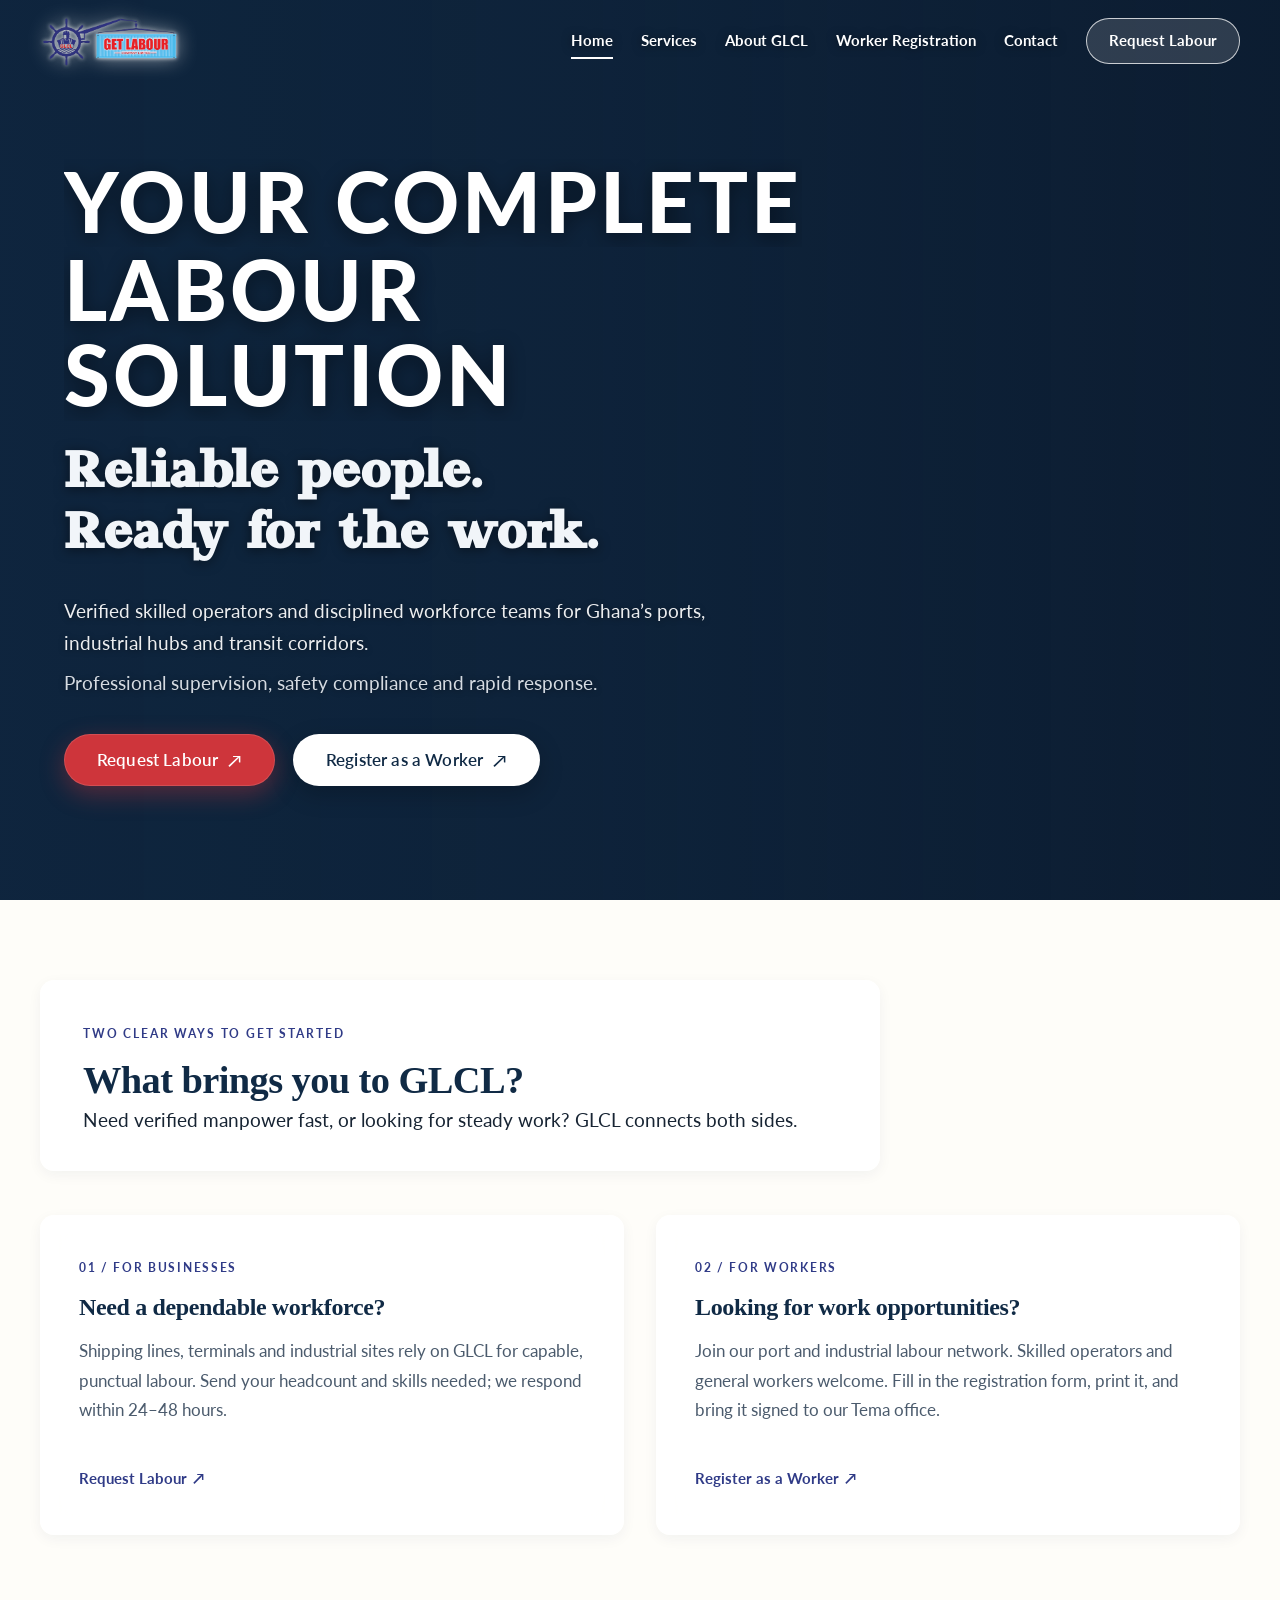
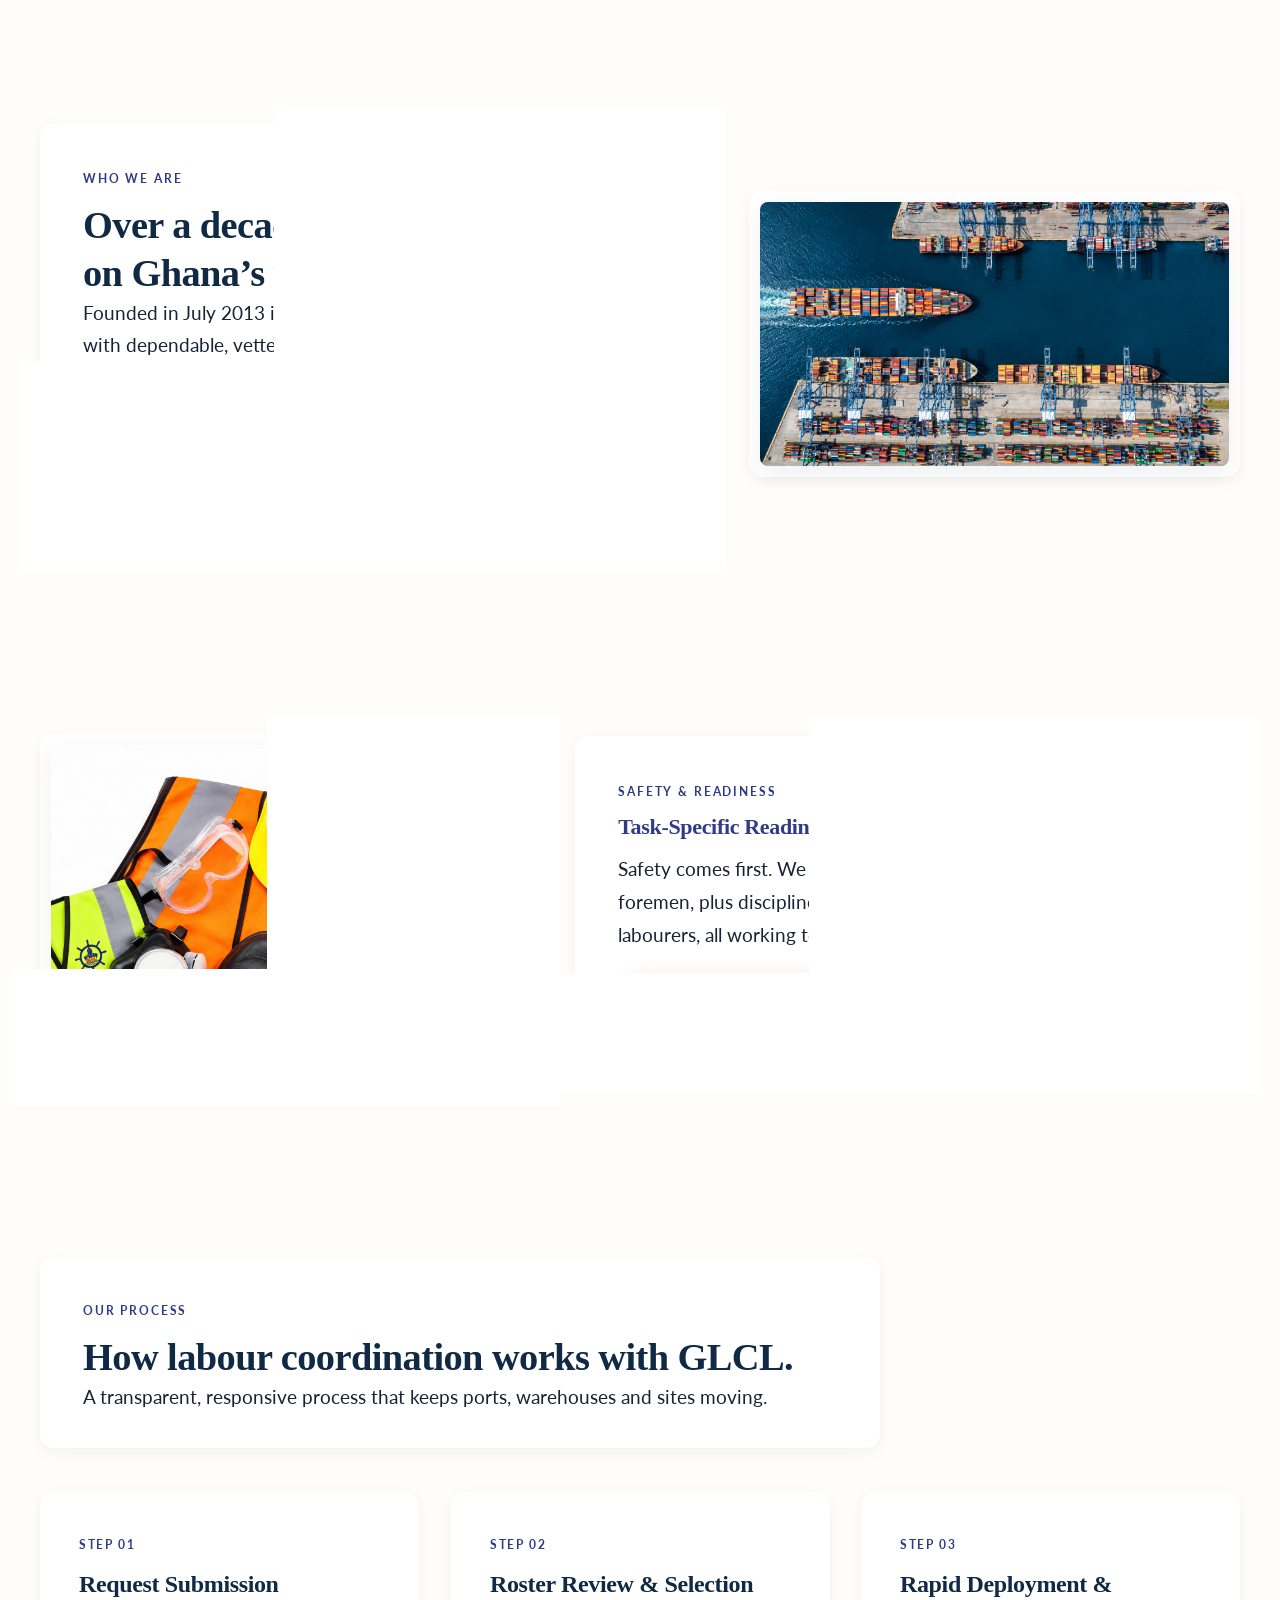
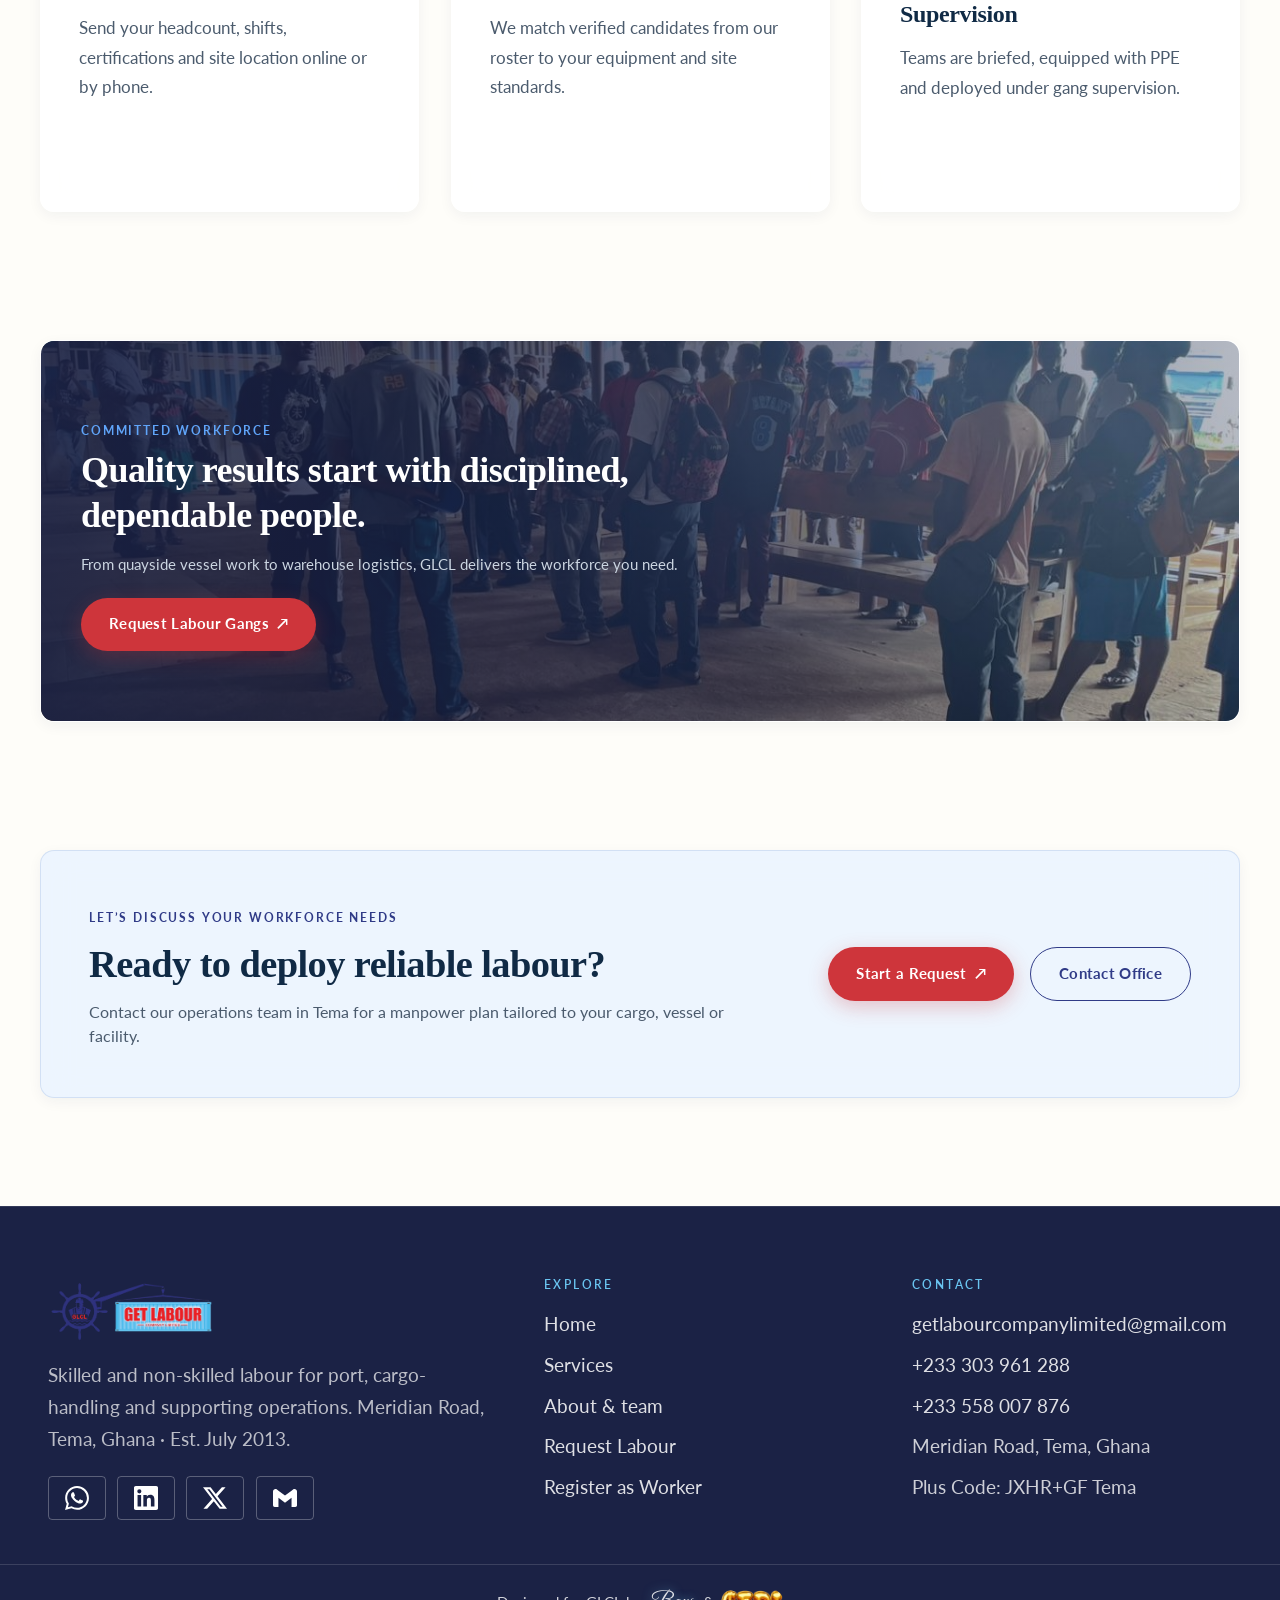
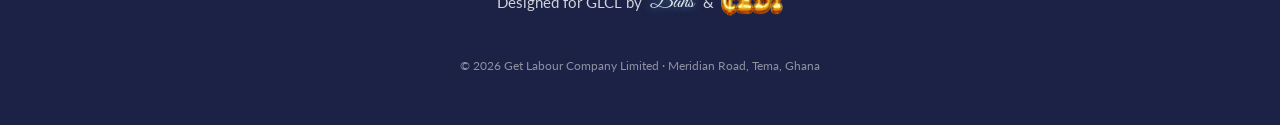
==== commit 786089e6: "UPDATE" ====
--- a/index.html
+++ b/index.html
@@ -82,7 +82,6 @@
           <a class="active" href="index.html">Home</a>
           <a href="services.html">Services</a>
           <a href="about.html">About GLCL</a>
-          <a href="request-labour.html">Request Labour</a>
           <a href="register-worker.html">Worker Registration</a>
           <a href="contact.html">Contact</a>
           <a class="nav-cta" href="request-labour.html">Request Labour</a>
